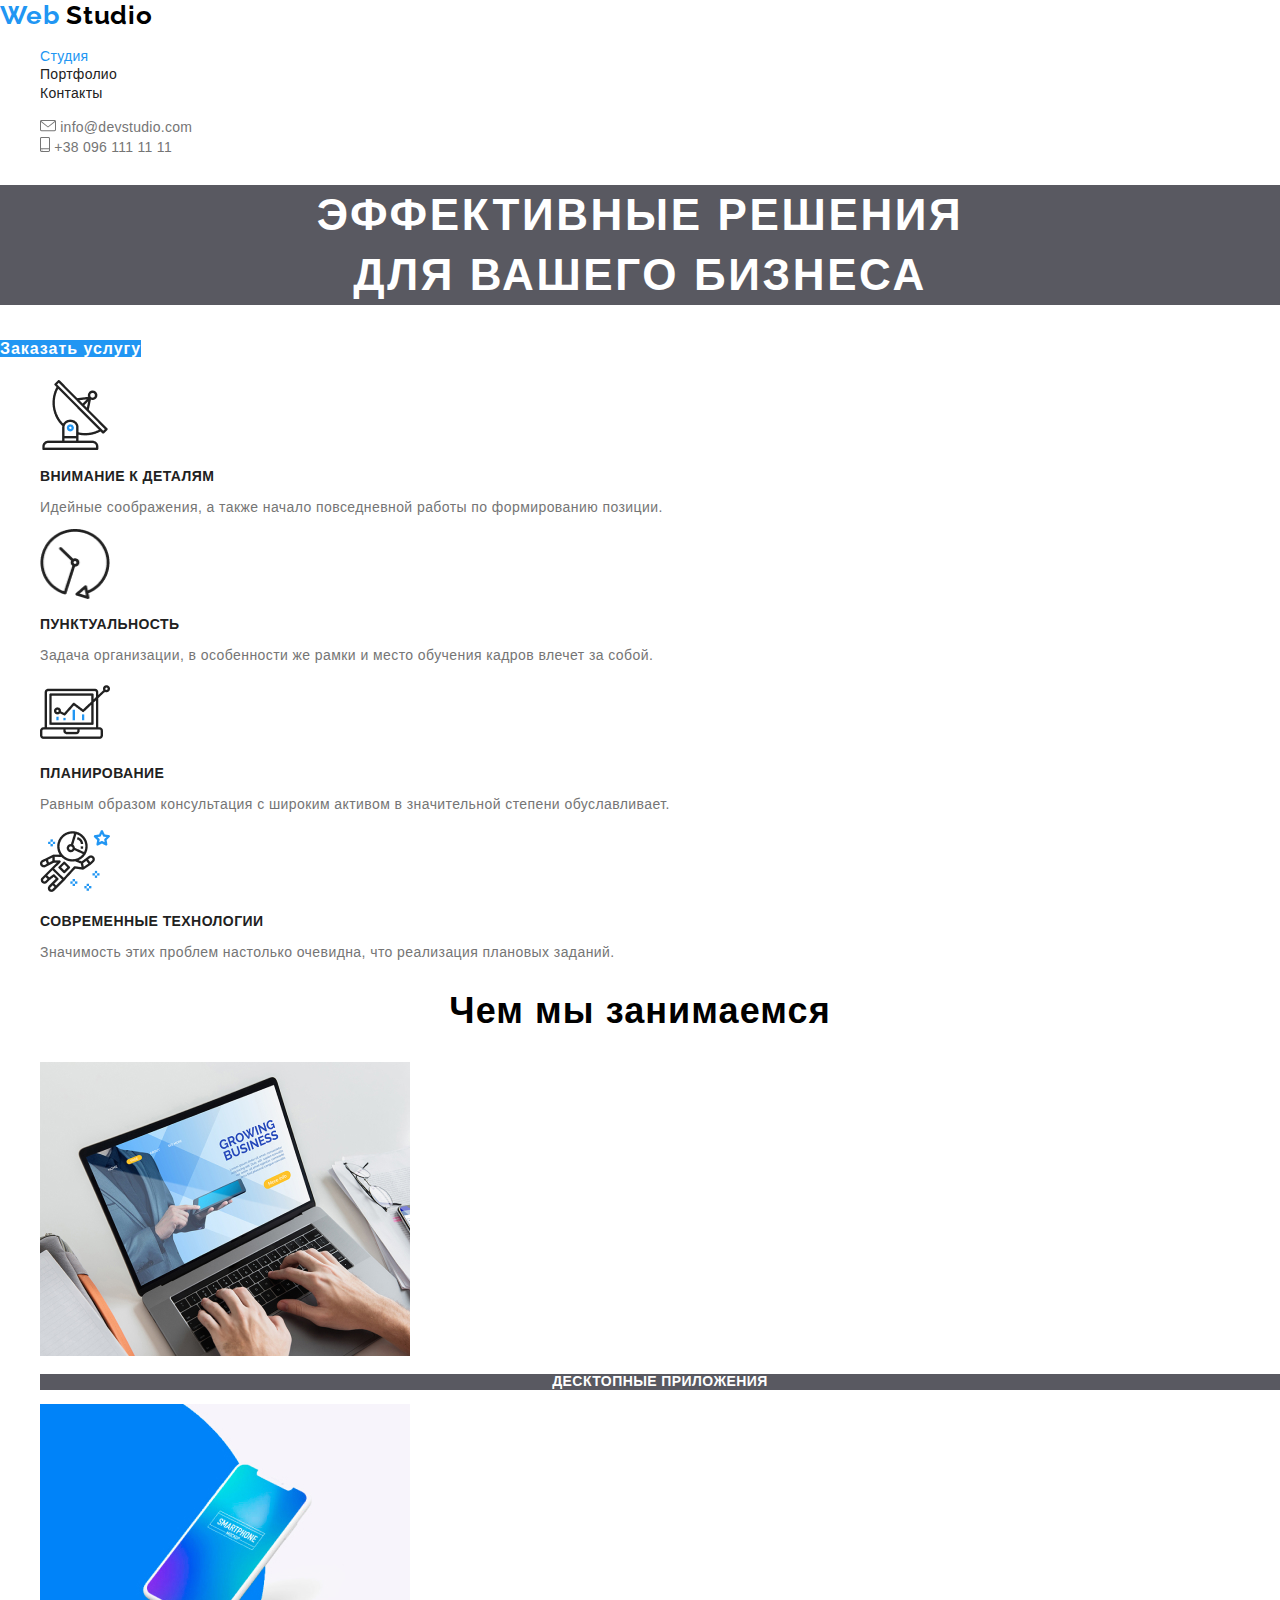
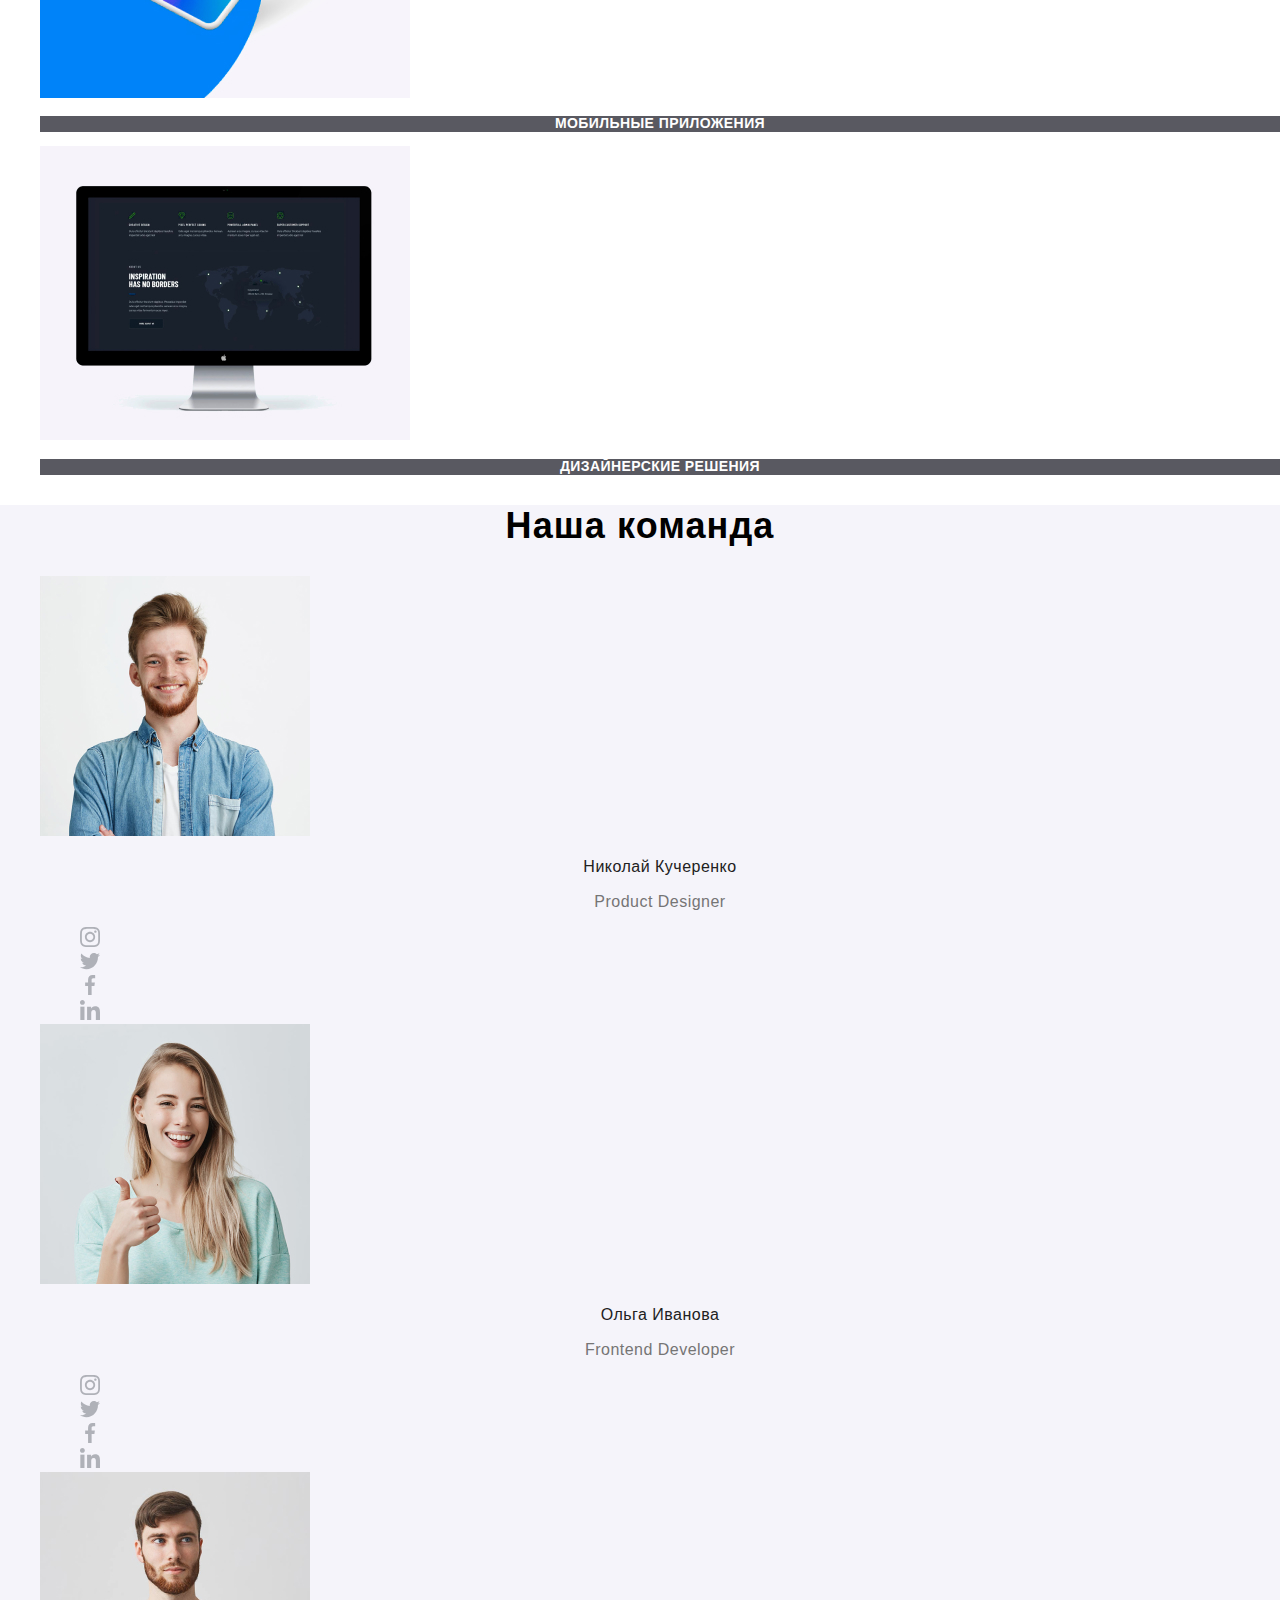
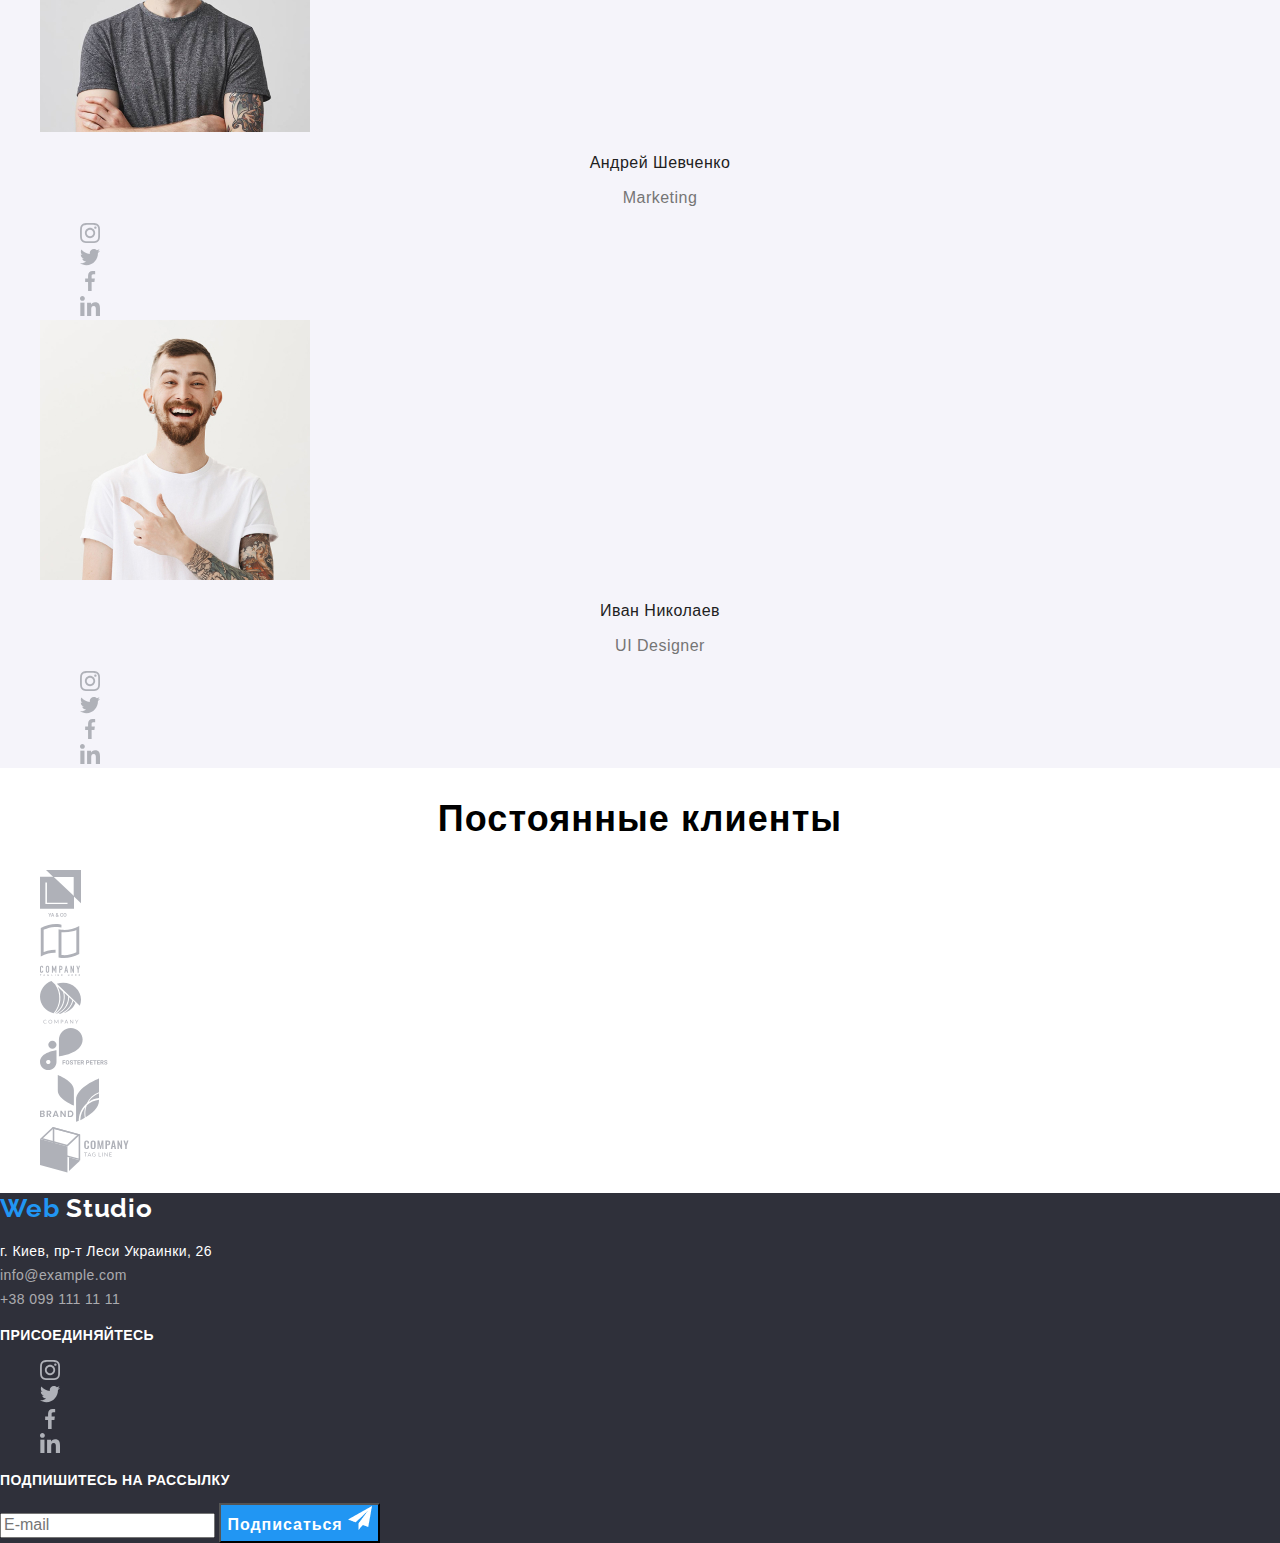
==== index.html @ 48159adb "init commit" ====
<!DOCTYPE html>
<html lang="ru">
  <head>
    <meta charset="UTF-8" />
    <meta name="viewport" content="width=device-width, initial-scale=1.0" />
    <title>Веб-студия</title>
    <link
      href="https://fonts.googleapis.com/css2?family=Raleway:wght@700&family=Roboto:wght@400;700;900&display=swap"
      rel="stylesheet"
    />
    <link rel="stylesheet" href="./css/normalize.css" />
    <link rel="stylesheet" href="./css/styles.css" />
  </head>
  <body>
    <!-- ANCHOR Шапка сайта -->
    <header class="page-header">
      <div class="container">
        <nav class="nav">
          <a class="logo" href="./index.html" lang="en"
            ><span class="begin">Web</span><span class="end"> Studio</span></a
          >
          <ul class="site list">
            <li><a class="link current" href="./index.html">Студия</a></li>
            <li><a class="link" href="./portfolio.html">Портфолио</a></li>
            <li><a class="link" href="#">Контакты</a></li>
          </ul>
        </nav>
        <ul class="list">
          <li>
            <address>
              <a class="contacts" href="mailto:info@devstudio.com">
                <img src="./images/nav/envelope.svg" alt="Почта" />
                info@devstudio.com
              </a>
            </address>
          </li>
          <li>
            <address>
              <a class="contacts" href="tel:+380961111111">
                <img src="./images/nav/smartphone.svg" alt="Телефон" />
                +38 096 111 11 11
              </a>
            </address>
          </li>
        </ul>
      </div>
    </header>

    <main>
      <!-- ANCHOR Герой -->
      <section class="hero">
        <h1 class="hero-title">
          Эффективные решения<br />
          для вашего бизнеса
        </h1>
        <a class="btn" href="#">Заказать услугу</a>
      </section>

      <!-- ANCHOR Особенности -->
      <section class="feature">
        <h2 hidden>Особеннности</h2>
        <ul class="list">
          <li>
            <img
              src="./images/features/antenna.png"
              alt="Антена"
              width="70"
              height="70"
            />
            <h3 class="title">Внимание к деталям</h3>
            <p class="desc">
              Идейные соображения, а также начало повседневной работы по
              формированию позиции.
            </p>
          </li>
          <li>
            <img
              src="./images/features/vector.png"
              alt="Вектор времени"
              width="70"
              height="70"
            />
            <h3 class="title">Пунктуальность</h3>
            <p class="desc">
              Задача организации, в особенности же рамки и место обучения кадров
              влечет за собой.
            </p>
          </li>
          <li>
            <img
              src="./images/features/diagram.png"
              alt="Диаграмма"
              width="70"
              height="70"
            />
            <h3 class="title">Планирование</h3>
            <p class="desc">
              Равным образом консультация с широким активом в значительной
              степени обуславливает.
            </p>
          </li>
          <li>
            <img
              src="./images/features/astronaut.png"
              alt="Астронавт"
              width="70"
              height="70"
            />
            <h3 class="title">Современные технологии</h3>
            <p class="desc">
              Значимость этих проблем настолько очевидна, что реализация
              плановых заданий.
            </p>
          </li>
        </ul>
      </section>

      <!-- ANCHOR Чем мы занимаемся -->
      <section class="what-we-do">
        <h2 class="title">Чем мы занимаемся</h2>
        <ul class="list">
          <li>
            <a href="#">
              <img
                src="./images/projects/desctop.jpg"
                alt="Человек работающий за портативным компьютером"
              />
              <h3 class="caption">Десктопные приложения</h3>
            </a>
          </li>
          <li>
            <a href="#">
              <img src="./images/projects/mobile.jpg" alt="Смартфон" />
              <h3 class="caption">Мобильные приложения</h3>
            </a>
          </li>
          <li>
            <a href="#">
              <img
                src="./images/projects/design.jpg"
                alt="Монитор с изображением макета"
              />
              <h3 class="caption">Дизайнерские решения</h3>
            </a>
          </li>
        </ul>
      </section>

      <!-- ANCHOR Наша команда -->
      <section class="our-team">
        <h2 class="title">Наша команда</h2>
        <ul class="list">
          <li>
            <img
              src="./images/team/kucherenko.jpg"
              alt="Фото участника команды"
              width="270"
              height="260"
            />
            <p class="name">Николай Кучеренко</p>
            <p class="occupation" lang="en">Product Designer</p>
            <ul class="list">
              <li>
                <a href="#">
                  <img
                    class="network-icon"
                    src="./images/temp-icons/instagram.svg"
                    alt="Иконка инстаграм"
                  />
                </a>
              </li>
              <li>
                <a href="#">
                  <img
                    class="network-icon"
                    src="./images/temp-icons/twitter.svg"
                    alt="Иконка твиттер"
                  />
                </a>
              </li>
              <li>
                <a href="#">
                  <img
                    class="network-icon"
                    src="./images/temp-icons/facebook.svg"
                    alt="Иконка фейсбук"
                  />
                </a>
              </li>
              <li>
                <a href="#">
                  <img
                    class="network-icon"
                    src="./images/temp-icons/linkedin.svg"
                    alt="Иконка линкедин"
                  />
                </a>
              </li>
            </ul>
          </li>
          <li>
            <img
              src="./images/team/ivanova.jpg"
              alt="Фото участника команды"
              width="270"
              height="260"
            />
            <p class="name">Ольга Иванова</p>
            <p class="occupation" lang="en">Frontend Developer</p>
            <ul class="list">
              <li>
                <a href="#">
                  <img
                    class="network-icon"
                    src="./images/temp-icons/instagram.svg"
                    alt="Иконка инстаграм"
                  />
                </a>
              </li>
              <li>
                <a href="#">
                  <img
                    class="network-icon"
                    src="./images/temp-icons/twitter.svg"
                    alt="Иконка твиттер"
                  />
                </a>
              </li>
              <li>
                <a href="#">
                  <img
                    class="network-icon"
                    src="./images/temp-icons/facebook.svg"
                    alt="Иконка фейсбук"
                  />
                </a>
              </li>
              <li>
                <a href="#">
                  <img
                    class="network-icon"
                    src="./images/temp-icons/linkedin.svg"
                    alt="Иконка линкедин"
                  />
                </a>
              </li>
            </ul>
          </li>
          <li>
            <img
              src="./images/team/shevchenko.jpg"
              alt="Фото участника команды"
              width="270"
              height="260"
            />
            <p class="name">Андрей Шевченко</p>
            <p class="occupation" lang="en">Marketing</p>
            <ul class="list">
              <li>
                <a href="#">
                  <img
                    class="network-icon"
                    src="./images/temp-icons/instagram.svg"
                    alt="Иконка инстаграм"
                  />
                </a>
              </li>
              <li>
                <a href="#">
                  <img
                    class="network-icon"
                    src="./images/temp-icons/twitter.svg"
                    alt="Иконка твиттер"
                  />
                </a>
              </li>
              <li>
                <a href="#">
                  <img
                    class="network-icon"
                    src="./images/temp-icons/facebook.svg"
                    alt="Иконка фейсбук"
                  />
                </a>
              </li>
              <li>
                <a href="#">
                  <img
                    class="network-icon"
                    src="./images/temp-icons/linkedin.svg"
                    alt="Иконка линкедин"
                  />
                </a>
              </li>
            </ul>
          </li>
          <li>
            <img
              src="./images/team/nikolaev.jpg"
              alt="Фото участника команды"
              width="270"
              height="260"
            />
            <p class="name">Иван Николаев</p>
            <p class="occupation" lang="en">UI Designer</p>
            <ul class="list">
              <li>
                <a href="#">
                  <img
                    class="network-icon"
                    src="./images/temp-icons/instagram.svg"
                    alt="Иконка инстаграм"
                  />
                </a>
              </li>
              <li>
                <a href="#">
                  <img
                    class="network-icon"
                    src="./images/temp-icons/twitter.svg"
                    alt="Иконка твиттер"
                  />
                </a>
              </li>
              <li>
                <a href="#">
                  <img
                    class="network-icon"
                    src="./images/temp-icons/facebook.svg"
                    alt="Иконка фейсбук"
                  />
                </a>
              </li>
              <li>
                <a href="#">
                  <img
                    class="network-icon"
                    src="./images/temp-icons/linkedin.svg"
                    alt="Иконка линкедин"
                  />
                </a>
              </li>
            </ul>
          </li>
        </ul>
      </section>

      <!-- ANCHOR Постоянные клиенты -->
      <section class="customers">
        <h2 class="title">Постоянные клиенты</h2>
        <ul class="list">
          <li>
            <a href="#">
              <img
                src="./images/clients-logos/logo1.svg"
                alt="Лого клиента 1"
              />
            </a>
          </li>
          <li>
            <a href="#">
              <img
                src="./images/clients-logos/logo2.svg"
                alt="Лого клиента 2"
              />
            </a>
          </li>
          <li>
            <a href="#">
              <img
                src="./images/clients-logos/logo3.svg"
                alt="Лого клиента 3"
              />
            </a>
          </li>
          <li>
            <a href="#">
              <img
                src="./images/clients-logos/logo4.svg"
                alt="Лого клиента 4"
              />
            </a>
          </li>
          <li>
            <a href="#">
              <img
                src="./images/clients-logos/logo5.svg"
                alt="Лого клиента 5"
              />
            </a>
          </li>
          <li>
            <a href="#">
              <img
                src="./images/clients-logos/logo6.svg"
                alt="Лого клиента 6"
              />
            </a>
          </li>
        </ul>
      </section>
    </main>

    <!-- ANCHOR Футер -->
    <footer>
      <div>
        <a class="logo" href="./index.html" lang="en">
          <span class="begin">Web</span>
          <span class="end-light"> Studio</span>
        </a>
        <address>
          <p>
            <a
              class="address"
              href="https://www.google.com/maps/place/%D0%B1%D1%83%D0%BB.+%D0%9B%D0%B5%D1%81%D0%B8+%D0%A3%D0%BA%D1%80%D0%B0%D0%B8%D0%BD%D0%BA%D0%B8,+26,+%D0%9A%D0%B8%D0%B5%D0%B2,+02000/@50.4265807,30.5361971,17z/data=!3m1!4b1!4m5!3m4!1s0x40d4cf0e033ecbe9:0x57a4dffefec77da0!8m2!3d50.4265807!4d30.5383858"
            >
              г. Киев, пр-т Леси Украинки, 26 </a
            ><br />
            <a class="e-mail" href="mailto:info@devstudio.com"
              >info@example.com </a
            ><br />
            <a class="phone" href="tel:+380961111111">+38 099 111 11 11</a>
          </p>
        </address>
      </div>
      <div>
        <p class="connect">присоединяйтесь</p>
        <ul class="list">
          <li>
            <a href="#">
              <img
                class="network-icon"
                src="./images/temp-icons/instagram.svg"
                alt="Иконка инстаграм"
              />
            </a>
          </li>
          <li>
            <a href="#">
              <img
                class="network-icon"
                src="./images/temp-icons/twitter.svg"
                alt="Иконка твиттер"
              />
            </a>
          </li>
          <li>
            <a href="#">
              <img
                class="network-icon"
                src="./images/temp-icons/facebook.svg"
                alt="Иконка фейсбук"
              />
            </a>
          </li>
          <li>
            <a href="#">
              <img
                class="network-icon"
                src="./images/temp-icons/linkedin.svg"
                alt="Иконка линкедин"
              />
            </a>
          </li>
        </ul>
      </div>
      <div>
        <p class="describe">Подпишитесь на рассылку</p>
        <form action="#">
          <input type="email" name="email" placeholder="E-mail" />
          <button class="btn">
            Подписаться
            <img
              src="./images/buttons/icon-send.png"
              alt=""
              width="24"
              height="24"
            />
          </button>
        </form>
      </div>
    </footer>
  </body>
</html>
---- css/styles.css ----
:root {
  --primary-text-color: #212121;
  --accent-color: #2196f3;
  --contacts-color: #757575;
  --btn-text-color: #ffffff;

  --hero-bg: rgba(47, 48, 58, 0.8);
  /* --feature-item-bg: #f5f4fa; */
  --caption-bg: rgba(47, 48, 58, 0.8);
  --our-team-bg: #f5f4fa;

  --footer-bg: #2f303a;
  --footer-contacts-color: rgba(255, 255, 255, 0.6);

  /* Portfolio page*/
  --btn-bg: #f5f4fa;
  --item-desc-bg: rgba(33, 150, 243, 0.9);

  /* fonts */
  --font-logo: 'Raleway', sans-serif;
  --font-main: -apple-system, BlinkMacSystemFont, avenir next, avenir,
    helvetica neue, helvetica, Ubuntu, roboto, noto, segoe ui, arial, sans-serif;
}

body {
  background-color: #ffffff;

  font-family: var(--font-main);
}

address {
  font-style: normal;
}

.list {
  list-style: none;
}

/* ANCHOR Шапка сайта */
.logo {
  font-family: var(--font-logo);
  font-weight: 700;
  font-size: 26px;
  line-height: 1.19;
  letter-spacing: 0.03em;
}

.logo .begin {
  color: var(--accent-color);
}
.logo .end {
  color: #000000;
}

.logo .end-light {
  color: #ffffff;
}

.link,
.contacts {
  color: var(--primary-text-color);

  font-weight: 500;
  font-size: 14px;
  line-height: 1.14;
  letter-spacing: 0.02em;
}

.nav .link:hover,
.nav .link:focus,
.nav .link.current,
.contacts:hover,
.contacts:focus {
  color: var(--accent-color);
}

.contacts {
  color: var(--contacts-color);
}

/* ANCHOR Герой */
.hero-title {
  color: #ffffff;
  background-color: var(--hero-bg);

  font-weight: 900;
  font-size: 44px;
  line-height: 1.36;
  text-align: center;
  letter-spacing: 0.06em;
  text-transform: uppercase;
}

.btn {
  color: var(--btn-text-color);
  background-color: var(--accent-color);

  font-weight: 700;
  font-size: 16px;
  line-height: 1.87;

  /* FIXME */
  /* display: flex; */
  /* align-items: center;
  text-align: center; */
  letter-spacing: 0.06em;
}

/* ANCHOR Особенности */
.feature .title {
  color: var(--primary-text-color);

  font-weight: 700;
  font-size: 14px;
  line-height: 1.14;
  letter-spacing: 0.03em;
  text-transform: uppercase;
}

.feature .desc {
  color: var(--contacts-color);

  font-size: 14px;
  line-height: 1.71x;
  letter-spacing: 0.03em;
}

/* ANCHOR Чем мы занимаемся */
.what-we-do .caption {
  color: #ffffff;
  background-color: var(--caption-bg);
}

.what-we-do > .title,
.our-team > .title,
.customers > .title {
  font-weight: 700;
  font-size: 36px;
  line-height: 1.16;
  text-align: center;
  letter-spacing: 0.03em;
}

.caption {
  font-weight: 700;
  font-size: 14px;
  line-height: 1.14;
  text-align: center;
  letter-spacing: 0.03em;
  text-transform: uppercase;
}

/* ANCHOR Наша команда */ /* и часть Портфолио Все */
.our-team {
  background-color: var(--our-team-bg);
}

.name,
.list-all .project-name {
  color: var(--primary-text-color);
}

.name {
  font-weight: 500;
  font-size: 16px;
  line-height: 1.19;
  text-align: center;
  letter-spacing: 0.03em;
}

.list-all .project-name {
  font-weight: 700;
  font-size: 18px;
  line-height: 2;
  letter-spacing: 0.06em;
}

.occupation,
.list-all .project-type {
  color: var(--contacts-color);

  font-size: 16px;
  line-height: 1.19;
  letter-spacing: 0.03em;
}

.occupation {
  text-align: center;
}

.list-all .project-type {
  line-height: 1.88;
}

.network-icon:hover {
  background-color: var(--accent-color);
}

/* ANCHOR Футер */
footer {
  background-color: var(--footer-bg);
}

footer .address,
.connect,
.describe {
  color: #ffffff;
}

footer .e-mail,
footer .phone {
  color: var(--footer-contacts-color);
}

footer .address,
footer .e-mail,
footer .phone {
  font-size: 14px;
  line-height: 1.71;
  letter-spacing: 0.03em;
}

.connect,
.describe {
  font-weight: 700;
  font-size: 14px;
  line-height: 1.14;
  letter-spacing: 0.03em;
  text-transform: uppercase;
}

/* ANCHOR Portfolio page */
.filter-btn {
  background-color: var(--btn-bg);
}

.filter-nav .filter-btn:hover,
.filter-nav .filter-btn:active,
.filter-btn.current {
  color: var(--btn-text-color);
  background-color: var(--accent-color);
}

.list-all .desc {
  color: var(--btn-text-color);
  background-color: var(--item-desc-bg);
}

/* FIXME */
a {
  text-decoration: none;
}
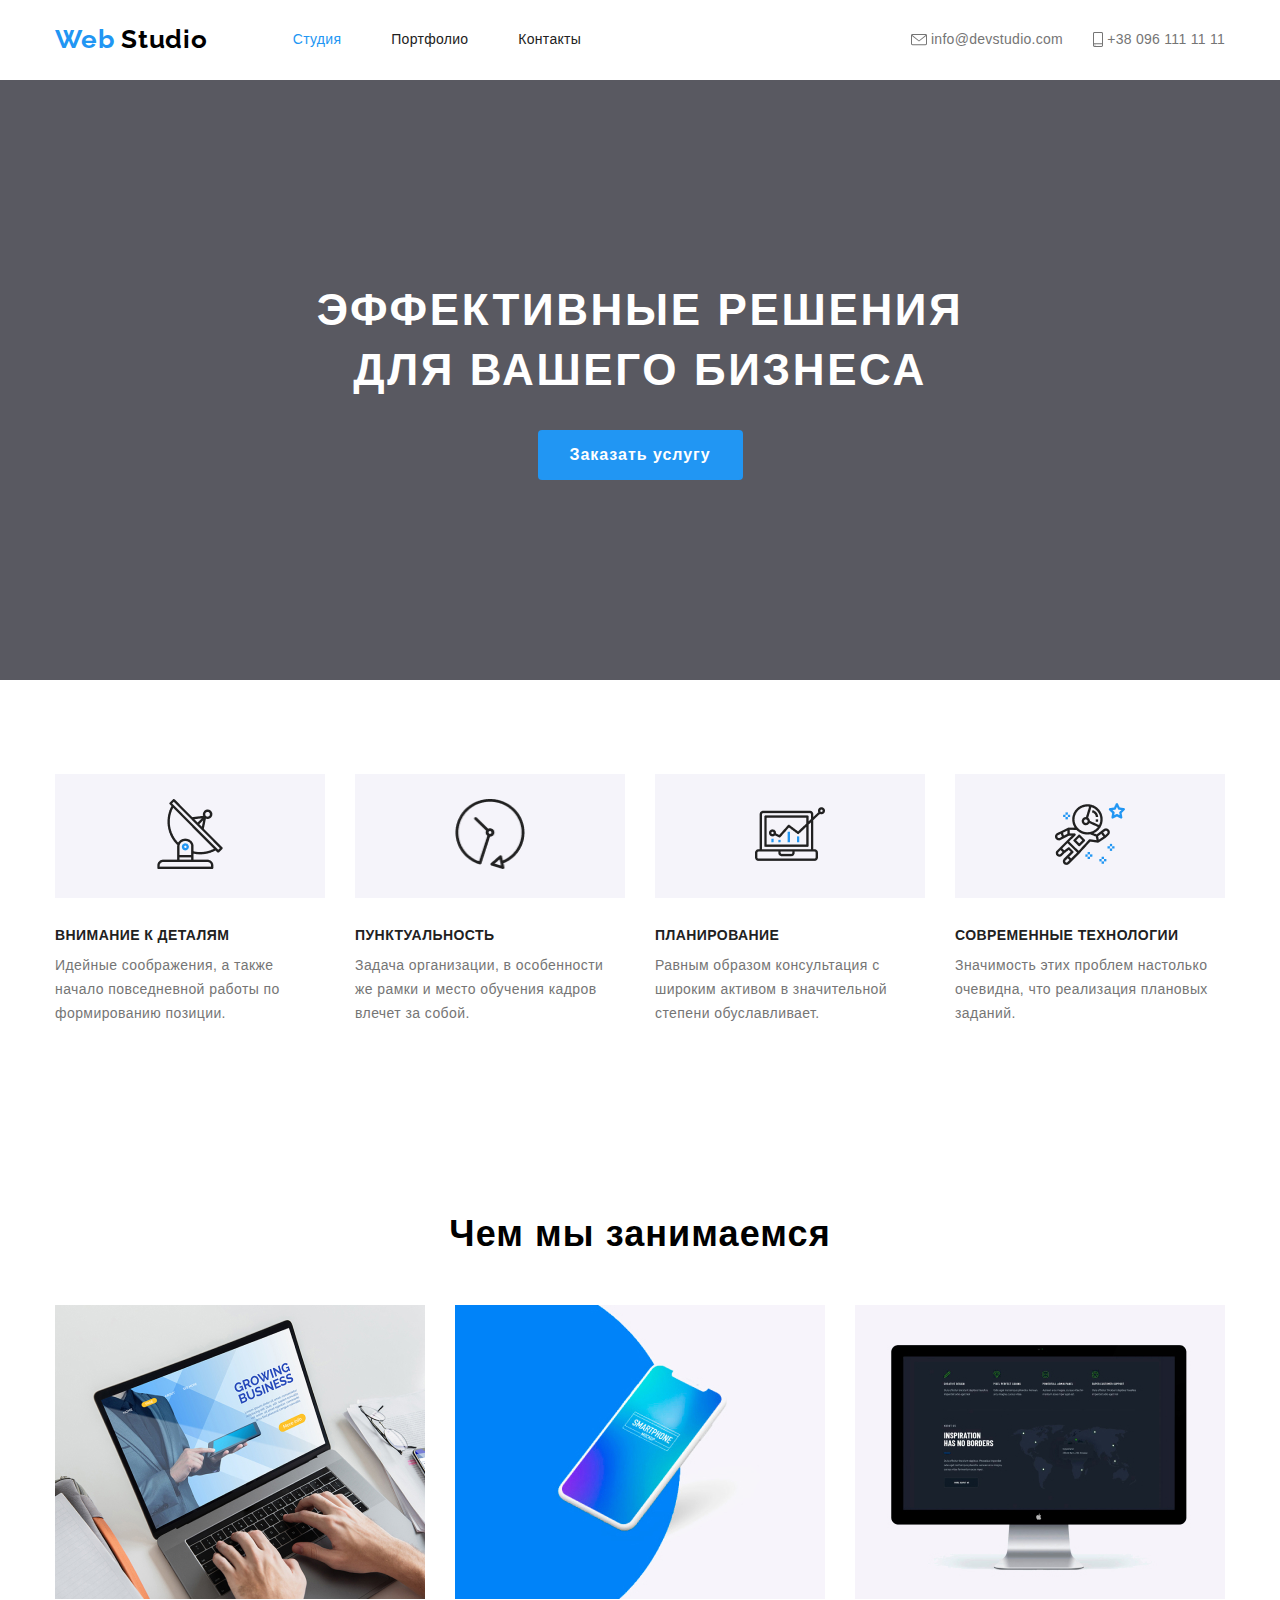
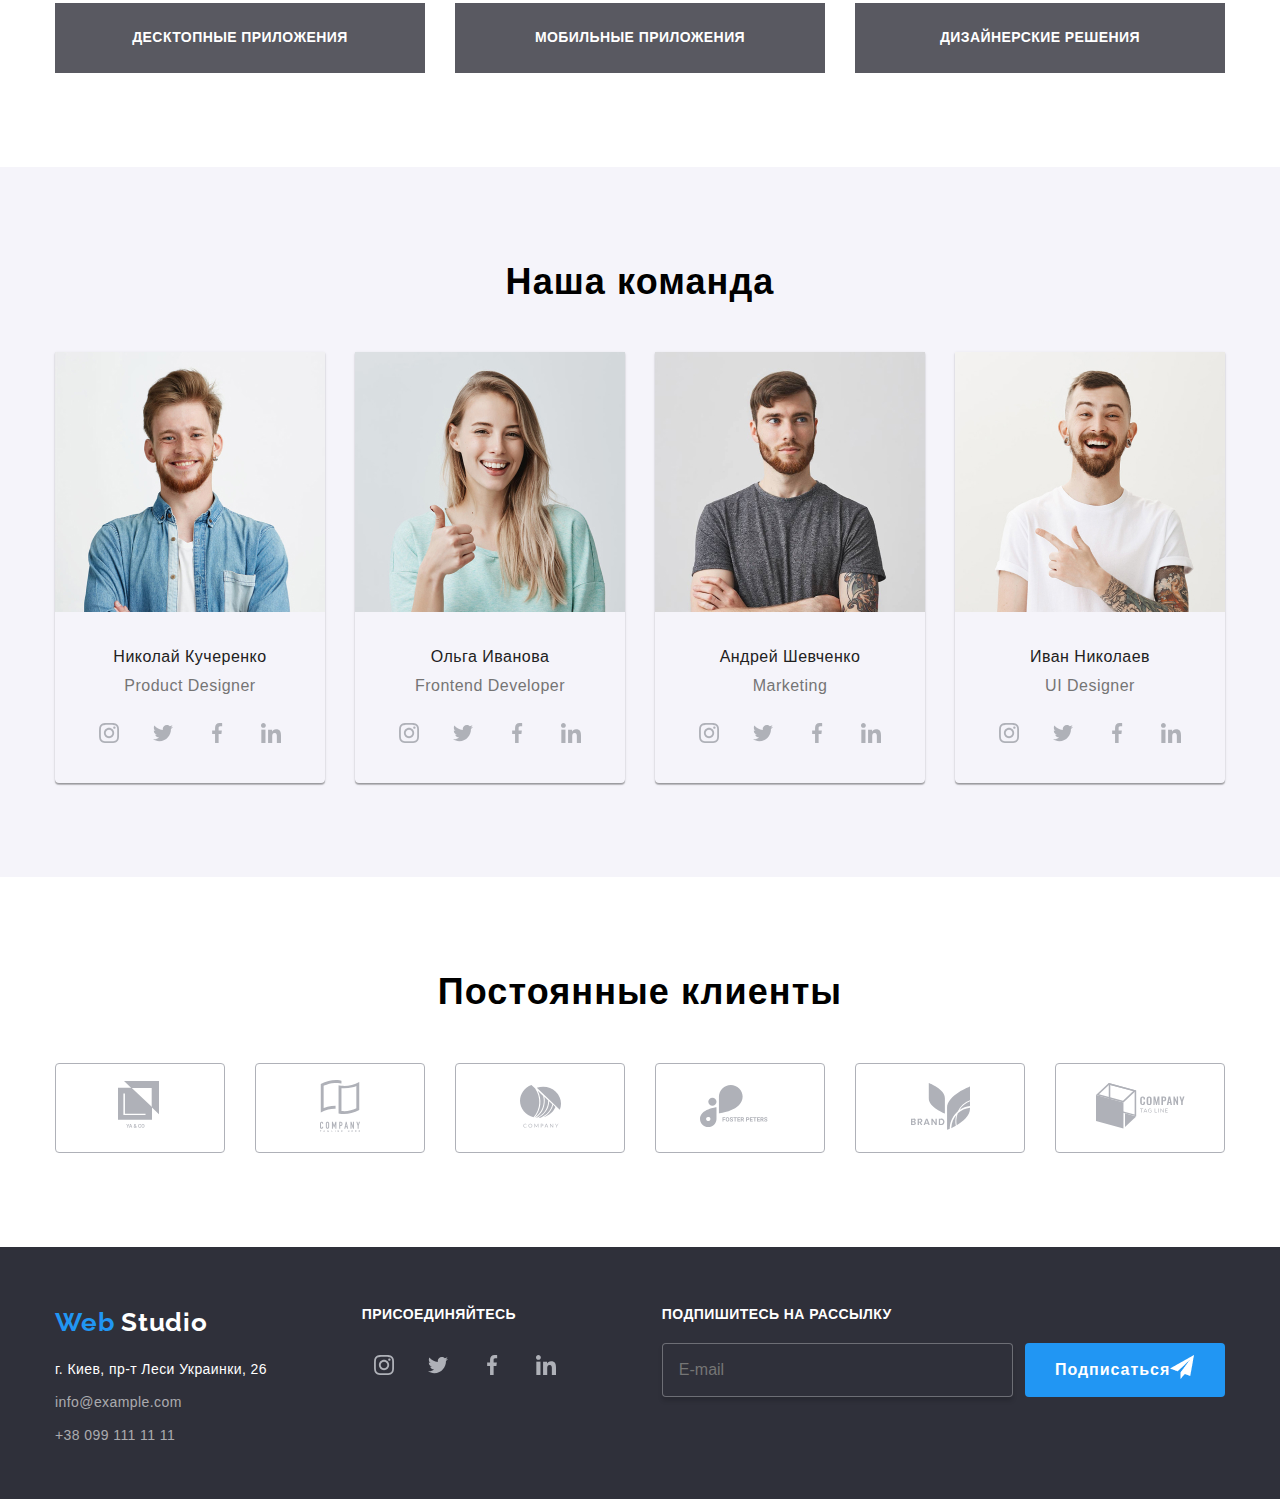
==== commit 2746b2f8: "positions and gaps" ====
--- a/index.html
+++ b/index.html
@@ -8,7 +8,11 @@
       href="https://fonts.googleapis.com/css2?family=Raleway:wght@700&family=Roboto:wght@400;700;900&display=swap"
       rel="stylesheet"
     />
-    <link rel="stylesheet" href="./css/normalize.css" />
+    <link
+      rel="stylesheet"
+      href="https://cdnjs.cloudflare.com/ajax/libs/modern-normalize/0.7.0/modern-normalize.min.css"
+    />
+    <!-- <link rel="stylesheet" href="./css/normalize.css" /> -->
     <link rel="stylesheet" href="./css/styles.css" />
   </head>
   <body>
@@ -20,92 +24,123 @@
             ><span class="begin">Web</span><span class="end"> Studio</span></a
           >
           <ul class="site list">
-            <li><a class="link current" href="./index.html">Студия</a></li>
-            <li><a class="link" href="./portfolio.html">Портфолио</a></li>
-            <li><a class="link" href="#">Контакты</a></li>
+            <li class="item">
+              <a class="link current" href="./index.html">Студия</a>
+            </li>
+            <li class="item">
+              <a class="link" href="./portfolio.html">Портфолио</a>
+            </li>
+            <li class="item"><a class="link" href="#">Контакты</a></li>
           </ul>
         </nav>
-        <ul class="list">
-          <li>
-            <address>
-              <a class="contacts" href="mailto:info@devstudio.com">
-                <img src="./images/nav/envelope.svg" alt="Почта" />
-                info@devstudio.com
-              </a>
-            </address>
-          </li>
-          <li>
-            <address>
-              <a class="contacts" href="tel:+380961111111">
-                <img src="./images/nav/smartphone.svg" alt="Телефон" />
-                +38 096 111 11 11
-              </a>
-            </address>
-          </li>
-        </ul>
+        <div class="contacts-list">
+          <ul class="list">
+            <li class="address-item">
+              <address>
+                <a class="link contacts" href="mailto:info@devstudio.com">
+                  <img
+                    class="address-icon"
+                    src="./images/nav/envelope.svg"
+                    alt="Почта"
+                  />
+                  info@devstudio.com
+                </a>
+              </address>
+            </li>
+            <li class="address-item">
+              <address>
+                <a class="link contacts" href="tel:+380961111111">
+                  <img
+                    class="address-icon"
+                    src="./images/nav/smartphone.svg"
+                    alt="Телефон"
+                  />
+                  +38 096 111 11 11
+                </a>
+              </address>
+            </li>
+          </ul>
+        </div>
       </div>
     </header>
 
     <main>
       <!-- ANCHOR Герой -->
       <section class="hero">
-        <h1 class="hero-title">
-          Эффективные решения<br />
-          для вашего бизнеса
-        </h1>
-        <a class="btn" href="#">Заказать услугу</a>
+        <div>
+          <h1 class="hero-title">
+            Эффективные решения<br />
+            для вашего бизнеса
+          </h1>
+
+          <div class="btn-order">
+            <a class="btn" href="#">Заказать услугу</a>
+          </div>
+        </div>
       </section>
 
       <!-- ANCHOR Особенности -->
       <section class="feature">
         <h2 hidden>Особеннности</h2>
         <ul class="list">
-          <li>
-            <img
-              src="./images/features/antenna.png"
-              alt="Антена"
-              width="70"
-              height="70"
-            />
+          <li class="item">
+            <div class="container-icon">
+              <img
+                src="./images/features/antenna.png"
+                alt="Антена"
+                width="70"
+                height="70"
+              />
+            </div>
+
             <h3 class="title">Внимание к деталям</h3>
             <p class="desc">
               Идейные соображения, а также начало повседневной работы по
               формированию позиции.
             </p>
           </li>
-          <li>
-            <img
-              src="./images/features/vector.png"
-              alt="Вектор времени"
-              width="70"
-              height="70"
-            />
+          <li class="item">
+            <div class="container-icon">
+              <img
+                src="./images/features/vector.png"
+                alt="Вектор времени"
+                width="70"
+                height="70"
+              />
+            </div>
+
             <h3 class="title">Пунктуальность</h3>
             <p class="desc">
               Задача организации, в особенности же рамки и место обучения кадров
               влечет за собой.
             </p>
           </li>
-          <li>
-            <img
-              src="./images/features/diagram.png"
-              alt="Диаграмма"
-              width="70"
-              height="70"
-            />
+          <li class="item">
+            <div class="container-icon">
+              <img
+                src="./images/features/diagram.png"
+                alt="Диаграмма"
+                width="70"
+                height="70"
+              />
+            </div>
+
             <h3 class="title">Планирование</h3>
             <p class="desc">
               Равным образом консультация с широким активом в значительной
               степени обуславливает.
             </p>
           </li>
-          <li>
-            <img
-              src="./images/features/astronaut.png"
-              alt="Астронавт"
-              width="70"
-              height="70"
-            />
+          <li class="item">
+            <div class="container-icon">
+              <img
+                src="./images/features/astronaut.png"
+                alt="Астронавт"
+                width="70"
+                height="70"
+              />
+            </div>
+
             <h3 class="title">Современные технологии</h3>
             <p class="desc">
               Значимость этих проблем настолько очевидна, что реализация
@@ -119,8 +154,8 @@
       <section class="what-we-do">
         <h2 class="title">Чем мы занимаемся</h2>
         <ul class="list">
-          <li>
-            <a href="#">
+          <li class="item">
+            <a class="link" href="#">
               <img
                 src="./images/projects/desctop.jpg"
                 alt="Человек работающий за портативным компьютером"
@@ -128,14 +163,14 @@
               <h3 class="caption">Десктопные приложения</h3>
             </a>
           </li>
-          <li>
-            <a href="#">
+          <li class="item">
+            <a class="link" href="#">
               <img src="./images/projects/mobile.jpg" alt="Смартфон" />
               <h3 class="caption">Мобильные приложения</h3>
             </a>
           </li>
-          <li>
-            <a href="#">
+          <li class="item">
+            <a class="link" href="#">
               <img
                 src="./images/projects/design.jpg"
                 alt="Монитор с изображением макета"
@@ -148,249 +183,255 @@
 
       <!-- ANCHOR Наша команда -->
       <section class="our-team">
-        <h2 class="title">Наша команда</h2>
-        <ul class="list">
-          <li>
-            <img
-              src="./images/team/kucherenko.jpg"
-              alt="Фото участника команды"
-              width="270"
-              height="260"
-            />
-            <p class="name">Николай Кучеренко</p>
-            <p class="occupation" lang="en">Product Designer</p>
-            <ul class="list">
-              <li>
-                <a href="#">
-                  <img
-                    class="network-icon"
-                    src="./images/temp-icons/instagram.svg"
-                    alt="Иконка инстаграм"
-                  />
-                </a>
-              </li>
-              <li>
-                <a href="#">
-                  <img
-                    class="network-icon"
-                    src="./images/temp-icons/twitter.svg"
-                    alt="Иконка твиттер"
-                  />
-                </a>
-              </li>
-              <li>
-                <a href="#">
-                  <img
-                    class="network-icon"
-                    src="./images/temp-icons/facebook.svg"
-                    alt="Иконка фейсбук"
-                  />
-                </a>
-              </li>
-              <li>
-                <a href="#">
-                  <img
-                    class="network-icon"
-                    src="./images/temp-icons/linkedin.svg"
-                    alt="Иконка линкедин"
-                  />
-                </a>
-              </li>
-            </ul>
-          </li>
-          <li>
-            <img
-              src="./images/team/ivanova.jpg"
-              alt="Фото участника команды"
-              width="270"
-              height="260"
-            />
-            <p class="name">Ольга Иванова</p>
-            <p class="occupation" lang="en">Frontend Developer</p>
-            <ul class="list">
-              <li>
-                <a href="#">
-                  <img
-                    class="network-icon"
-                    src="./images/temp-icons/instagram.svg"
-                    alt="Иконка инстаграм"
-                  />
-                </a>
-              </li>
-              <li>
-                <a href="#">
-                  <img
-                    class="network-icon"
-                    src="./images/temp-icons/twitter.svg"
-                    alt="Иконка твиттер"
-                  />
-                </a>
-              </li>
-              <li>
-                <a href="#">
-                  <img
-                    class="network-icon"
-                    src="./images/temp-icons/facebook.svg"
-                    alt="Иконка фейсбук"
-                  />
-                </a>
-              </li>
-              <li>
-                <a href="#">
-                  <img
-                    class="network-icon"
-                    src="./images/temp-icons/linkedin.svg"
-                    alt="Иконка линкедин"
-                  />
-                </a>
-              </li>
-            </ul>
-          </li>
-          <li>
-            <img
-              src="./images/team/shevchenko.jpg"
-              alt="Фото участника команды"
-              width="270"
-              height="260"
-            />
-            <p class="name">Андрей Шевченко</p>
-            <p class="occupation" lang="en">Marketing</p>
-            <ul class="list">
-              <li>
-                <a href="#">
-                  <img
-                    class="network-icon"
-                    src="./images/temp-icons/instagram.svg"
-                    alt="Иконка инстаграм"
-                  />
-                </a>
-              </li>
-              <li>
-                <a href="#">
-                  <img
-                    class="network-icon"
-                    src="./images/temp-icons/twitter.svg"
-                    alt="Иконка твиттер"
-                  />
-                </a>
-              </li>
-              <li>
-                <a href="#">
-                  <img
-                    class="network-icon"
-                    src="./images/temp-icons/facebook.svg"
-                    alt="Иконка фейсбук"
-                  />
-                </a>
-              </li>
-              <li>
-                <a href="#">
-                  <img
-                    class="network-icon"
-                    src="./images/temp-icons/linkedin.svg"
-                    alt="Иконка линкедин"
-                  />
-                </a>
-              </li>
-            </ul>
-          </li>
-          <li>
-            <img
-              src="./images/team/nikolaev.jpg"
-              alt="Фото участника команды"
-              width="270"
-              height="260"
-            />
-            <p class="name">Иван Николаев</p>
-            <p class="occupation" lang="en">UI Designer</p>
-            <ul class="list">
-              <li>
-                <a href="#">
-                  <img
-                    class="network-icon"
-                    src="./images/temp-icons/instagram.svg"
-                    alt="Иконка инстаграм"
-                  />
-                </a>
-              </li>
-              <li>
-                <a href="#">
-                  <img
-                    class="network-icon"
-                    src="./images/temp-icons/twitter.svg"
-                    alt="Иконка твиттер"
-                  />
-                </a>
-              </li>
-              <li>
-                <a href="#">
-                  <img
-                    class="network-icon"
-                    src="./images/temp-icons/facebook.svg"
-                    alt="Иконка фейсбук"
-                  />
-                </a>
-              </li>
-              <li>
-                <a href="#">
-                  <img
-                    class="network-icon"
-                    src="./images/temp-icons/linkedin.svg"
-                    alt="Иконка линкедин"
-                  />
-                </a>
-              </li>
-            </ul>
-          </li>
-        </ul>
+        <div class="container">
+          <h2 class="title">Наша команда</h2>
+          <ul class="list">
+            <li class="item-member">
+              <img
+                class="photo"
+                src="./images/team/kucherenko.jpg"
+                alt="Фото участника команды"
+                width="270"
+                height="260"
+              />
+              <p class="name">Николай Кучеренко</p>
+              <p class="occupation" lang="en">Product Designer</p>
+              <ul class="networks list">
+                <li class="item">
+                  <a href="#">
+                    <img
+                      class="network-icon"
+                      src="./images/temp-icons/instagram.svg"
+                      alt="Иконка инстаграм"
+                    />
+                  </a>
+                </li>
+                <li class="item">
+                  <a href="#">
+                    <img
+                      class="network-icon"
+                      src="./images/temp-icons/twitter.svg"
+                      alt="Иконка твиттер"
+                    />
+                  </a>
+                </li>
+                <li class="item">
+                  <a href="#">
+                    <img
+                      class="network-icon"
+                      src="./images/temp-icons/facebook.svg"
+                      alt="Иконка фейсбук"
+                    />
+                  </a>
+                </li>
+                <li class="item">
+                  <a href="#">
+                    <img
+                      class="network-icon"
+                      src="./images/temp-icons/linkedin.svg"
+                      alt="Иконка линкедин"
+                    />
+                  </a>
+                </li>
+              </ul>
+            </li>
+            <li class="item-member">
+              <img
+                class="photo"
+                src="./images/team/ivanova.jpg"
+                alt="Фото участника команды"
+                width="270"
+                height="260"
+              />
+              <p class="name">Ольга Иванова</p>
+              <p class="occupation" lang="en">Frontend Developer</p>
+              <ul class="networks list">
+                <li class="item">
+                  <a href="#">
+                    <img
+                      class="network-icon"
+                      src="./images/temp-icons/instagram.svg"
+                      alt="Иконка инстаграм"
+                    />
+                  </a>
+                </li>
+                <li class="item">
+                  <a href="#">
+                    <img
+                      class="network-icon"
+                      src="./images/temp-icons/twitter.svg"
+                      alt="Иконка твиттер"
+                    />
+                  </a>
+                </li>
+                <li class="item">
+                  <a href="#">
+                    <img
+                      class="network-icon"
+                      src="./images/temp-icons/facebook.svg"
+                      alt="Иконка фейсбук"
+                    />
+                  </a>
+                </li>
+                <li class="item">
+                  <a href="#">
+                    <img
+                      class="network-icon"
+                      src="./images/temp-icons/linkedin.svg"
+                      alt="Иконка линкедин"
+                    />
+                  </a>
+                </li>
+              </ul>
+            </li>
+            <li class="item-member">
+              <img
+                class="photo"
+                src="./images/team/shevchenko.jpg"
+                alt="Фото участника команды"
+                width="270"
+                height="260"
+              />
+              <p class="name">Андрей Шевченко</p>
+              <p class="occupation" lang="en">Marketing</p>
+              <ul class="networks list">
+                <li class="item">
+                  <a href="#">
+                    <img
+                      class="network-icon"
+                      src="./images/temp-icons/instagram.svg"
+                      alt="Иконка инстаграм"
+                    />
+                  </a>
+                </li>
+                <li class="item">
+                  <a href="#">
+                    <img
+                      class="network-icon"
+                      src="./images/temp-icons/twitter.svg"
+                      alt="Иконка твиттер"
+                    />
+                  </a>
+                </li>
+                <li class="item">
+                  <a href="#">
+                    <img
+                      class="network-icon"
+                      src="./images/temp-icons/facebook.svg"
+                      alt="Иконка фейсбук"
+                    />
+                  </a>
+                </li>
+                <li class="item">
+                  <a href="#">
+                    <img
+                      class="network-icon"
+                      src="./images/temp-icons/linkedin.svg"
+                      alt="Иконка линкедин"
+                    />
+                  </a>
+                </li>
+              </ul>
+            </li>
+            <li class="item-member">
+              <img
+                class="photo"
+                src="./images/team/nikolaev.jpg"
+                alt="Фото участника команды"
+                width="270"
+                height="260"
+              />
+              <p class="name">Иван Николаев</p>
+              <p class="occupation" lang="en">UI Designer</p>
+              <ul class="networks list">
+                <li class="item">
+                  <a href="#">
+                    <img
+                      class="network-icon"
+                      src="./images/temp-icons/instagram.svg"
+                      alt="Иконка инстаграм"
+                    />
+                  </a>
+                </li>
+                <li class="item">
+                  <a href="#">
+                    <img
+                      class="network-icon"
+                      src="./images/temp-icons/twitter.svg"
+                      alt="Иконка твиттер"
+                    />
+                  </a>
+                </li>
+                <li class="item">
+                  <a href="#">
+                    <img
+                      class="network-icon"
+                      src="./images/temp-icons/facebook.svg"
+                      alt="Иконка фейсбук"
+                    />
+                  </a>
+                </li>
+                <li class="item">
+                  <a href="#">
+                    <img
+                      class="network-icon"
+                      src="./images/temp-icons/linkedin.svg"
+                      alt="Иконка линкедин"
+                    />
+                  </a>
+                </li>
+              </ul>
+            </li>
+          </ul>
+        </div>
       </section>
 
       <!-- ANCHOR Постоянные клиенты -->
       <section class="customers">
         <h2 class="title">Постоянные клиенты</h2>
         <ul class="list">
-          <li>
-            <a href="#">
+          <li class="logo-icon">
+            <a class="link" href="#">
               <img
                 src="./images/clients-logos/logo1.svg"
                 alt="Лого клиента 1"
               />
             </a>
           </li>
-          <li>
-            <a href="#">
+          <li class="logo-icon">
+            <a class="link" href="#">
               <img
                 src="./images/clients-logos/logo2.svg"
                 alt="Лого клиента 2"
               />
             </a>
           </li>
-          <li>
-            <a href="#">
+          <li class="logo-icon">
+            <a class="link" href="#">
               <img
                 src="./images/clients-logos/logo3.svg"
                 alt="Лого клиента 3"
               />
             </a>
           </li>
-          <li>
-            <a href="#">
+          <li class="logo-icon">
+            <a class="link" href="#">
               <img
                 src="./images/clients-logos/logo4.svg"
                 alt="Лого клиента 4"
               />
             </a>
           </li>
-          <li>
-            <a href="#">
+          <li class="logo-icon">
+            <a class="link" href="#">
               <img
                 src="./images/clients-logos/logo5.svg"
                 alt="Лого клиента 5"
               />
             </a>
           </li>
-          <li>
-            <a href="#">
+          <li class="logo-icon">
+            <a class="link" href="#">
               <img
                 src="./images/clients-logos/logo6.svg"
                 alt="Лого клиента 6"
@@ -402,82 +443,92 @@
     </main>
 
     <!-- ANCHOR Футер -->
-    <footer>
-      <div>
-        <a class="logo" href="./index.html" lang="en">
-          <span class="begin">Web</span>
-          <span class="end-light"> Studio</span>
-        </a>
-        <address>
-          <p>
-            <a
-              class="address"
-              href="https://www.google.com/maps/place/%D0%B1%D1%83%D0%BB.+%D0%9B%D0%B5%D1%81%D0%B8+%D0%A3%D0%BA%D1%80%D0%B0%D0%B8%D0%BD%D0%BA%D0%B8,+26,+%D0%9A%D0%B8%D0%B5%D0%B2,+02000/@50.4265807,30.5361971,17z/data=!3m1!4b1!4m5!3m4!1s0x40d4cf0e033ecbe9:0x57a4dffefec77da0!8m2!3d50.4265807!4d30.5383858"
-            >
-              г. Киев, пр-т Леси Украинки, 26 </a
-            ><br />
-            <a class="e-mail" href="mailto:info@devstudio.com"
-              >info@example.com </a
-            ><br />
-            <a class="phone" href="tel:+380961111111">+38 099 111 11 11</a>
-          </p>
-        </address>
-      </div>
-      <div>
-        <p class="connect">присоединяйтесь</p>
-        <ul class="list">
-          <li>
-            <a href="#">
-              <img
-                class="network-icon"
-                src="./images/temp-icons/instagram.svg"
-                alt="Иконка инстаграм"
-              />
-            </a>
-          </li>
-          <li>
-            <a href="#">
-              <img
-                class="network-icon"
-                src="./images/temp-icons/twitter.svg"
-                alt="Иконка твиттер"
-              />
-            </a>
-          </li>
-          <li>
-            <a href="#">
-              <img
-                class="network-icon"
-                src="./images/temp-icons/facebook.svg"
-                alt="Иконка фейсбук"
-              />
-            </a>
-          </li>
-          <li>
-            <a href="#">
-              <img
-                class="network-icon"
-                src="./images/temp-icons/linkedin.svg"
-                alt="Иконка линкедин"
-              />
-            </a>
-          </li>
-        </ul>
-      </div>
-      <div>
-        <p class="describe">Подпишитесь на рассылку</p>
-        <form action="#">
-          <input type="email" name="email" placeholder="E-mail" />
-          <button class="btn">
-            Подписаться
-            <img
-              src="./images/buttons/icon-send.png"
-              alt=""
-              width="24"
-              height="24"
-            />
-          </button>
-        </form>
+    <footer class="page-footer">
+      <div class="container">
+        <div class="address-container">
+          <a class="logo" href="./index.html" lang="en">
+            <span class="begin">Web</span>
+            <span class="end-light"> Studio</span>
+          </a>
+          <address>
+            <p>
+              <a
+                class="address"
+                href="https://www.google.com/maps/place/%D0%B1%D1%83%D0%BB.+%D0%9B%D0%B5%D1%81%D0%B8+%D0%A3%D0%BA%D1%80%D0%B0%D0%B8%D0%BD%D0%BA%D0%B8,+26,+%D0%9A%D0%B8%D0%B5%D0%B2,+02000/@50.4265807,30.5361971,17z/data=!3m1!4b1!4m5!3m4!1s0x40d4cf0e033ecbe9:0x57a4dffefec77da0!8m2!3d50.4265807!4d30.5383858"
+              >
+                г. Киев, пр-т Леси Украинки, 26 </a
+              ><br />
+              <a class="e-mail" href="mailto:info@devstudio.com"
+                >info@example.com </a
+              ><br />
+              <a class="phone" href="tel:+380961111111">+38 099 111 11 11</a>
+            </p>
+          </address>
+        </div>
+        <div class="connect-container">
+          <p class="connect">присоединяйтесь</p>
+          <ul class="networks list">
+            <li class="item">
+              <a href="#">
+                <img
+                  class="network-icon"
+                  src="./images/temp-icons/instagram.svg"
+                  alt="Иконка инстаграм"
+                />
+              </a>
+            </li>
+            <li class="item">
+              <a href="#">
+                <img
+                  class="network-icon"
+                  src="./images/temp-icons/twitter.svg"
+                  alt="Иконка твиттер"
+                />
+              </a>
+            </li>
+            <li class="item">
+              <a href="#">
+                <img
+                  class="network-icon"
+                  src="./images/temp-icons/facebook.svg"
+                  alt="Иконка фейсбук"
+                />
+              </a>
+            </li>
+            <li class="item">
+              <a href="#">
+                <img
+                  class="network-icon"
+                  src="./images/temp-icons/linkedin.svg"
+                  alt="Иконка линкедин"
+                />
+              </a>
+            </li>
+          </ul>
+        </div>
+        <div class="describe-container">
+          <p class="describe">Подпишитесь на рассылку</p>
+          <div class="form-container">
+            <form class="form" action="#">
+              <input
+                class="email"
+                type="email"
+                name="email"
+                placeholder="E-mail"
+              />
+              <button class="btn">
+                Подписаться
+                <img
+                  class="send-icon"
+                  src="./images/buttons/icon-send.png"
+                  alt=""
+                  width="24"
+                  height="24"
+                />
+              </button>
+            </form>
+          </div>
+        </div>
       </div>
     </footer>
   </body>
--- a/css/styles.css
+++ b/css/styles.css
@@ -5,9 +5,10 @@
   --btn-text-color: #ffffff;
 
   --hero-bg: rgba(47, 48, 58, 0.8);
-  /* --feature-item-bg: #f5f4fa; */
+  --feature-item-bg: #f5f4fa;
   --caption-bg: rgba(47, 48, 58, 0.8);
   --our-team-bg: #f5f4fa;
+  --border-logo-color: #afb1b8;
 
   --footer-bg: #2f303a;
   --footer-contacts-color: rgba(255, 255, 255, 0.6);
@@ -22,6 +23,18 @@
     helvetica neue, helvetica, Ubuntu, roboto, noto, segoe ui, arial, sans-serif;
 }
 
+html {
+  box-sizing: border-box;
+}
+
+*,
+*::before,
+*::after {
+  box-sizing: inherit;
+  margin: 0;
+  padding: 0;
+}
+
 body {
   background-color: #ffffff;
 
@@ -37,12 +50,49 @@
 }
 
 /* ANCHOR Шапка сайта */
+.page-header {
+  margin-bottom: 0px;
+}
+
+.page-header .container {
+  width: 1200px;
+  height: 80px;
+  margin-left: auto;
+  margin-right: auto;
+  padding-left: 15px;
+  padding-right: 15px;
+  padding-top: 24px;
+  padding-bottom: 25px;
+  display: flex;
+  justify-content: space-between;
+}
+
+.nav {
+  display: flex;
+  align-items: center;
+}
+
+.list {
+  display: flex;
+}
+
+.link {
+  display: block;
+
+  text-decoration: none;
+}
+
+/* Лого styles */
 .logo {
+  display: inline-block;
+  margin-right: 85px;
+
   font-family: var(--font-logo);
   font-weight: 700;
   font-size: 26px;
   line-height: 1.19;
   letter-spacing: 0.03em;
+  text-decoration: none;
 }
 
 .logo .begin {
@@ -54,6 +104,39 @@
 
 .logo .end-light {
   color: #ffffff;
+}
+
+.site .link {
+  padding-top: 32px;
+  padding-bottom: 32px;
+}
+
+.site .item:not(:last-child) {
+  margin-right: 50px;
+}
+
+.contacts-list {
+  display: flex;
+  justify-content: space-between;
+  align-items: center;
+}
+
+.address-icon {
+  vertical-align: middle;
+}
+
+.address-item {
+  padding-top: 32px;
+  padding-bottom: 32px;
+}
+
+.address-item:not(:last-child) {
+  margin-right: 30px;
+}
+
+.link.contacts {
+  padding-top: 32px;
+  padding-bottom: 32px;
 }
 
 .link,
@@ -79,9 +162,21 @@
 }
 
 /* ANCHOR Герой */
+.hero {
+  height: 600px;
+  margin-top: 0;
+  margin-bottom: 0;
+  display: flex;
+  flex-direction: column;
+  justify-content: center;
+
+  background-color: var(--hero-bg);
+}
+
 .hero-title {
+  margin-top: 0;
+  margin-bottom: 30px;
   color: #ffffff;
-  background-color: var(--hero-bg);
 
   font-weight: 900;
   font-size: 44px;
@@ -92,22 +187,68 @@
 }
 
 .btn {
+  padding: 10px 32px;
+  border-radius: 4px;
+  min-width: 200px;
+
   color: var(--btn-text-color);
   background-color: var(--accent-color);
 
   font-weight: 700;
   font-size: 16px;
   line-height: 1.87;
-
-  /* FIXME */
-  /* display: flex; */
-  /* align-items: center;
-  text-align: center; */
+  text-align: center;
   letter-spacing: 0.06em;
+  text-decoration: none;
+}
+
+.btn-order {
+  display: flex;
+  justify-content: center;
 }
 
 /* ANCHOR Особенности */
+/* padding for sections */
+.feature,
+.what-we-do,
+.our-team,
+.customers {
+  padding: 94px 0px;
+}
+
+.feature,
+.what-we-do .list,
+.our-team .list,
+.customers .list {
+  display: flex;
+  justify-content: center;
+}
+
+.feature .item {
+  width: 270px;
+  height: 251px;
+
+  background-color: white;
+}
+
+/* margin-right for 4 sections items */
+.feature .item:not(:last-child),
+.what-we-do .item:not(:last-child),
+.our-team .list .item-member:not(:last-child),
+.customers .logo-icon:not(:last-child) {
+  margin-right: 30px;
+}
+
+.feature .container-icon {
+  margin-bottom: 30px;
+  padding: 25px 100px;
+
+  background-color: var(--feature-item-bg);
+}
+
 .feature .title {
+  margin-bottom: 10px;
+
   color: var(--primary-text-color);
 
   font-weight: 700;
@@ -121,19 +262,33 @@
   color: var(--contacts-color);
 
   font-size: 14px;
-  line-height: 1.71x;
+  line-height: 1.71;
   letter-spacing: 0.03em;
 }
 
 /* ANCHOR Чем мы занимаемся */
+.what-we-do .title {
+  margin-bottom: 50px;
+}
+
+.what-we-do .caption {
+  padding: 27px;
+}
+/* FIXME */
+/* img {
+  display: block;
+} */
+
 .what-we-do .caption {
   color: #ffffff;
   background-color: var(--caption-bg);
 }
 
 .what-we-do > .title,
-.our-team > .title,
+.our-team .title,
 .customers > .title {
+  margin-bottom: 50px;
+
   font-weight: 700;
   font-size: 36px;
   line-height: 1.16;
@@ -151,6 +306,36 @@
 }
 
 /* ANCHOR Наша команда */ /* и часть Портфолио Все */
+.our-team .item-member {
+  box-shadow: 0px 2px 1px rgba(0, 0, 0, 0.2), 0px 1px 1px rgba(0, 0, 0, 0.14),
+    0px 1px 3px rgba(0, 0, 0, 0.12);
+  border-radius: 0px 0px 4px 4px;
+}
+
+.item-member > .photo {
+  margin-bottom: 30px;
+}
+
+.item-member > .name {
+  margin-bottom: 10px;
+}
+
+.item-member > .occupation {
+  margin-bottom: 16px;
+}
+
+.item-member > .networks {
+  margin-bottom: 24px;
+}
+
+.networks > .item:not(:last-child) {
+  margin-right: 10px;
+}
+
+.network-icon {
+  padding: 12px 12px;
+}
+
 .our-team {
   background-color: var(--our-team-bg);
 }
@@ -196,8 +381,87 @@
   background-color: var(--accent-color);
 }
 
+/* ANCHOR Постоянные клиенты */
+.customers .logo-icon {
+  width: 170px;
+  height: 90px;
+  display: flex;
+  justify-content: center;
+  align-items: center;
+
+  border: 1px solid var(--border-logo-color);
+  border-radius: 4px;
+}
+
 /* ANCHOR Футер */
-footer {
+.page-footer .container {
+  width: 1200px;
+  height: 252px;
+  margin-left: auto;
+  margin-right: auto;
+  padding: 60px 15px;
+
+  display: flex;
+  /* justify-content: space-between; */
+}
+
+.page-footer .address-container {
+  margin-right: 69px;
+}
+
+.page-footer .connect-container {
+  /* margin-top: 72px; */
+  margin-right: 94px;
+}
+
+.page-footer .describe-container {
+  flex-grow: 1;
+}
+
+.page-footer .logo {
+  margin-bottom: 20px;
+}
+
+.page-footer .address,
+.page-footer .e-mail {
+  display: inline-block;
+  margin-bottom: 9px;
+}
+
+.page-footer .connect,
+.page-footer .describe {
+  margin-bottom: 20px;
+}
+
+.page-footer .btn {
+  padding-left: 28px;
+  padding-right: 28px;
+  border-radius: 4px;
+  border-color: transparent;
+
+  display: flex;
+  align-content: center;
+}
+
+.page-footer .form {
+  display: flex;
+}
+
+.email {
+  padding-left: 16px;
+  display: inline-block;
+  flex-grow: 1;
+
+  border: 1px solid rgba(255, 255, 255, 0.3);
+  box-shadow: 0px 4px 4px rgba(0, 0, 0, 0.15);
+  border-radius: 4px;
+}
+
+.form .email {
+  margin-right: 12px;
+}
+
+.page-footer {
   background-color: var(--footer-bg);
 }
 
@@ -218,6 +482,7 @@
   font-size: 14px;
   line-height: 1.71;
   letter-spacing: 0.03em;
+  text-decoration: none;
 }
 
 .connect,
@@ -227,6 +492,10 @@
   line-height: 1.14;
   letter-spacing: 0.03em;
   text-transform: uppercase;
+}
+
+.email {
+  background-color: var(--footer-bg);
 }
 
 /* ANCHOR Portfolio page */
@@ -245,8 +514,3 @@
   color: var(--btn-text-color);
   background-color: var(--item-desc-bg);
 }
-
-/* FIXME */
-a {
-  text-decoration: none;
-}
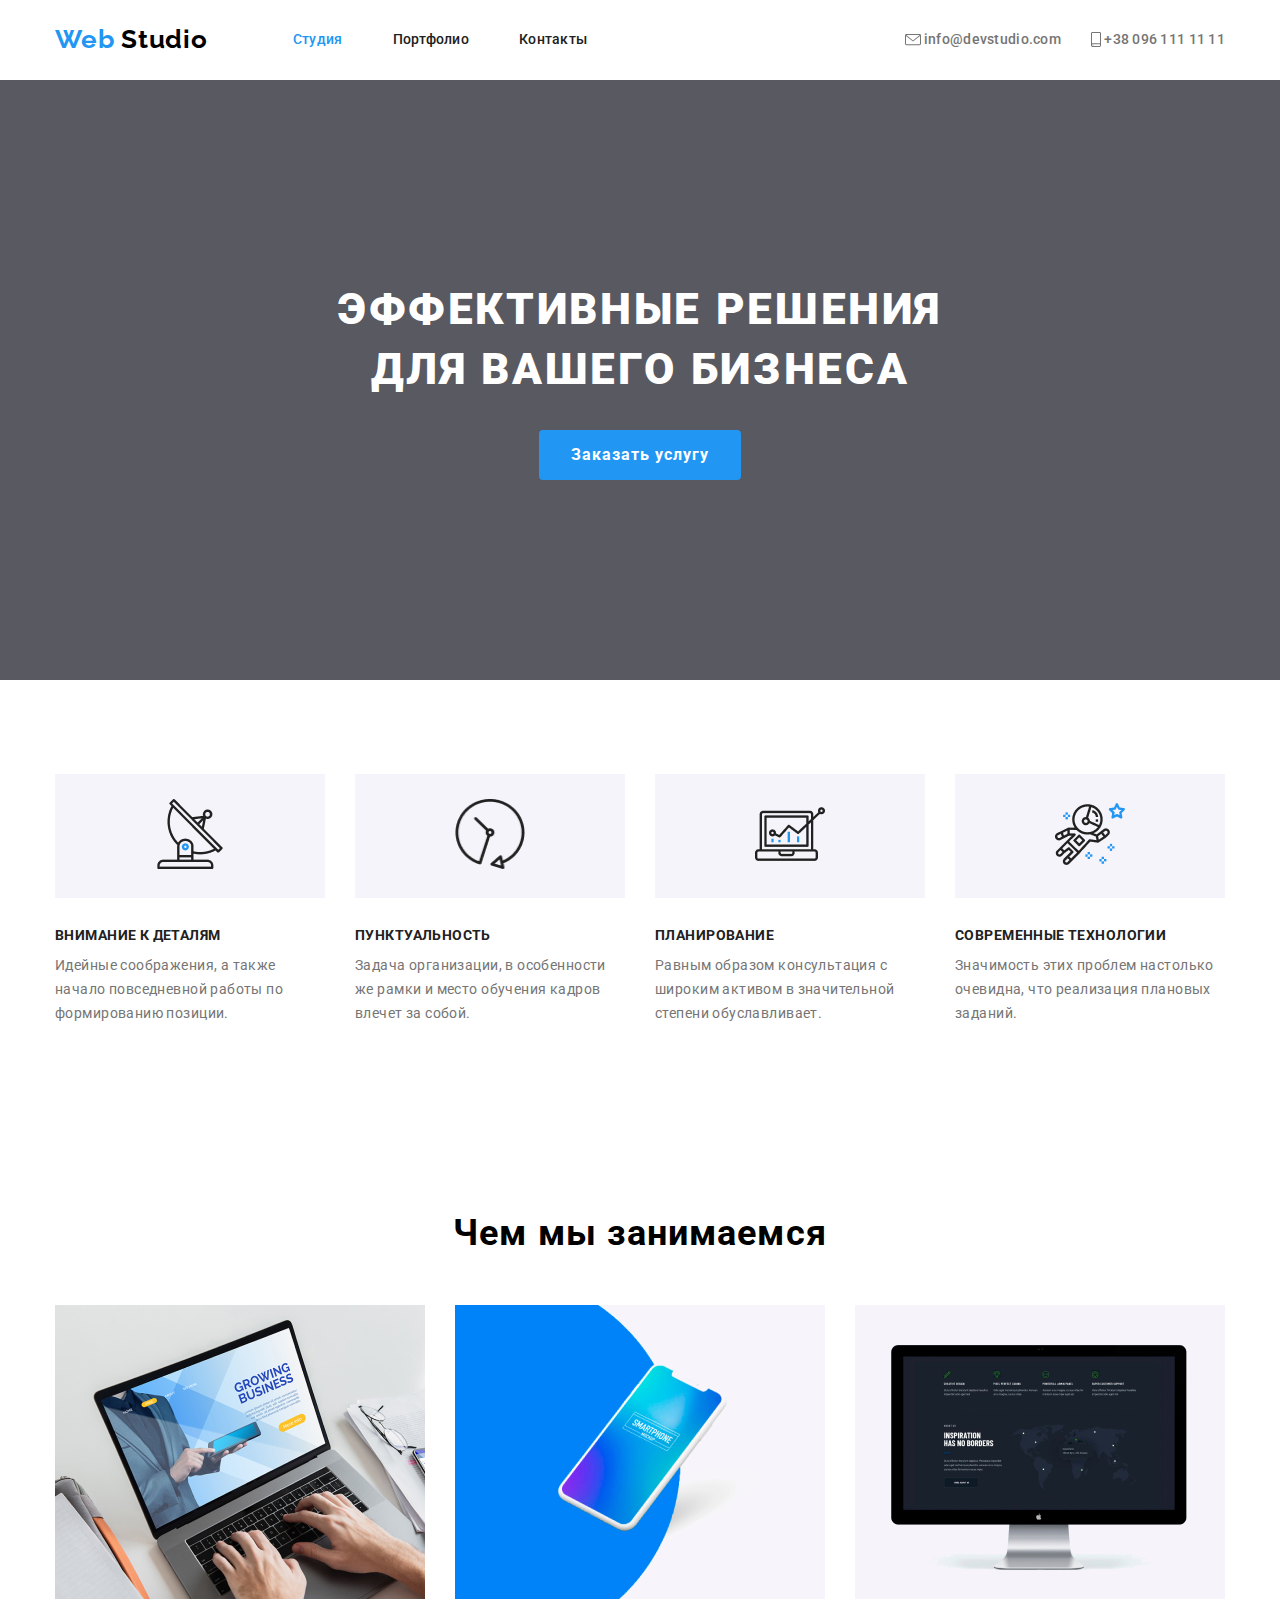
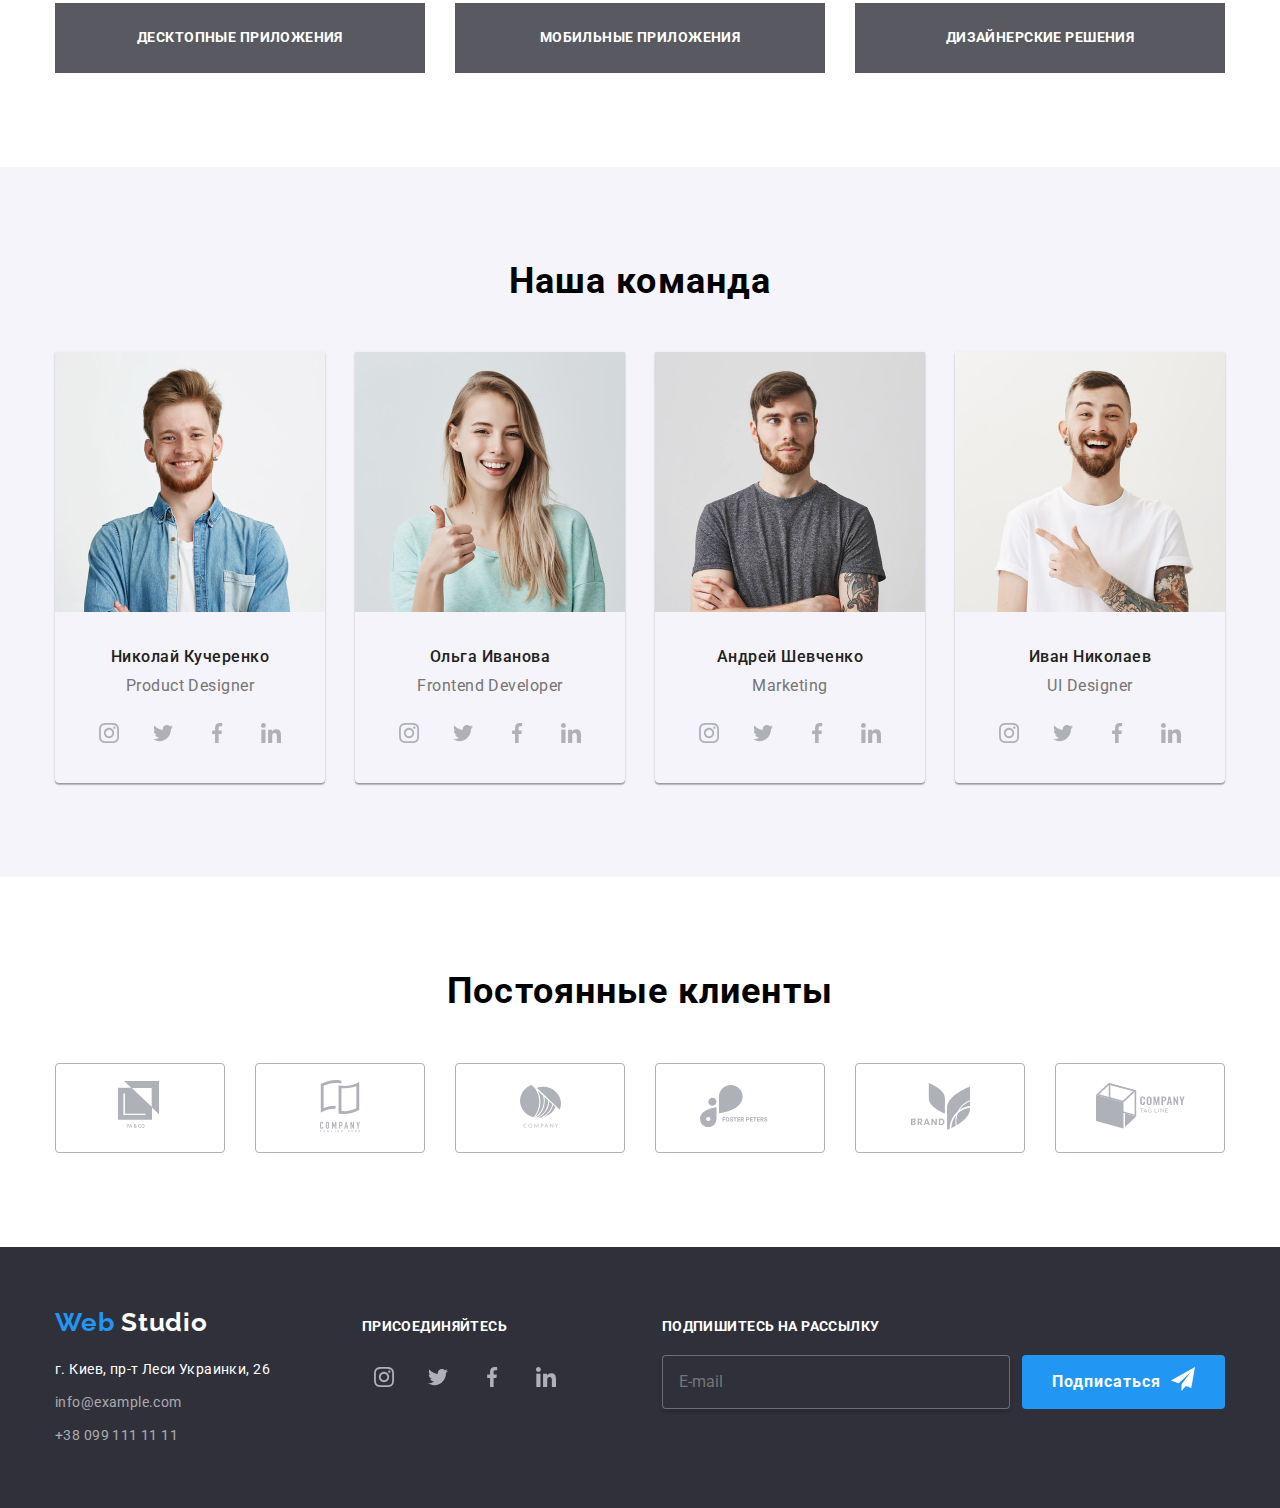
==== commit 02b15609: "fixed styles footer" ====
--- a/index.html
+++ b/index.html
@@ -5,7 +5,7 @@
     <meta name="viewport" content="width=device-width, initial-scale=1.0" />
     <title>Веб-студия</title>
     <link
-      href="https://fonts.googleapis.com/css2?family=Raleway:wght@700&family=Roboto:wght@400;700;900&display=swap"
+      href="https://fonts.googleapis.com/css2?family=Raleway:wght@700&family=Roboto:wght@400;500;700;900&display=swap"
       rel="stylesheet"
     />
     <link
@@ -517,7 +517,8 @@
                 placeholder="E-mail"
               />
               <button class="btn">
-                Подписаться
+                <span class="text">Подписаться</span>
+
                 <img
                   class="send-icon"
                   src="./images/buttons/icon-send.png"
--- a/css/styles.css
+++ b/css/styles.css
@@ -16,11 +16,13 @@
   /* Portfolio page*/
   --btn-bg: #f5f4fa;
   --item-desc-bg: rgba(33, 150, 243, 0.9);
+  --border-container: #eeeeee;
 
   /* fonts */
   --font-logo: 'Raleway', sans-serif;
-  --font-main: -apple-system, BlinkMacSystemFont, avenir next, avenir,
-    helvetica neue, helvetica, Ubuntu, roboto, noto, segoe ui, arial, sans-serif;
+  --font-main: 'Roboto', sans-serif;
+  /* --font-main: -apple-system, BlinkMacSystemFont, avenir next, avenir,
+    helvetica neue, helvetica, Ubuntu, Roboto, noto, segoe ui, arial, sans-serif; */
 }
 
 html {
@@ -141,12 +143,12 @@
 
 .link,
 .contacts {
-  color: var(--primary-text-color);
-
   font-weight: 500;
   font-size: 14px;
   line-height: 1.14;
   letter-spacing: 0.02em;
+
+  color: var(--primary-text-color);
 }
 
 .nav .link:hover,
@@ -249,13 +251,13 @@
 .feature .title {
   margin-bottom: 10px;
 
-  color: var(--primary-text-color);
-
   font-weight: 700;
   font-size: 14px;
   line-height: 1.14;
   letter-spacing: 0.03em;
   text-transform: uppercase;
+
+  color: var(--primary-text-color);
 }
 
 .feature .desc {
@@ -274,10 +276,6 @@
 .what-we-do .caption {
   padding: 27px;
 }
-/* FIXME */
-/* img {
-  display: block;
-} */
 
 .what-we-do .caption {
   color: #ffffff;
@@ -396,25 +394,28 @@
 /* ANCHOR Футер */
 .page-footer .container {
   width: 1200px;
-  height: 252px;
   margin-left: auto;
   margin-right: auto;
-  padding: 60px 15px;
-
-  display: flex;
-  /* justify-content: space-between; */
+  padding-right: 15px;
+  padding-left: 15px;
+  display: flex;
 }
 
 .page-footer .address-container {
+  margin-top: 60px;
   margin-right: 69px;
+  margin-bottom: 60px;
 }
 
 .page-footer .connect-container {
-  /* margin-top: 72px; */
+  margin-top: 72px;
   margin-right: 94px;
+  margin-bottom: 100px;
 }
 
 .page-footer .describe-container {
+  margin-top: 72px;
+  margin-bottom: 94px;
   flex-grow: 1;
 }
 
@@ -443,6 +444,10 @@
   align-content: center;
 }
 
+.page-footer .btn > .text {
+  margin-right: 10px;
+}
+
 .page-footer .form {
   display: flex;
 }
@@ -499,7 +504,38 @@
 }
 
 /* ANCHOR Portfolio page */
+.portfolio {
+  margin: 94px 0px;
+  display: flex;
+  flex-direction: column;
+  align-items: center;
+}
+
+.filter-nav {
+  margin-bottom: 34px;
+  padding-bottom: 16px;
+  display: flex;
+  justify-content: center;
+}
+
+.filter-nav .item.item:not(:last-child) {
+  margin-right: 8px;
+}
+
 .filter-btn {
+  display: inline-block;
+  padding: 6px 22px;
+  border: 1px solid transparent;
+  border-radius: 4px;
+
+  font-weight: 500;
+  font-size: 16px;
+  line-height: 1.62;
+
+  text-align: center;
+  letter-spacing: 0.03em;
+
+  color: var(--primary-text-color);
   background-color: var(--btn-bg);
 }
 
@@ -510,7 +546,42 @@
   background-color: var(--accent-color);
 }
 
-.list-all .desc {
+.all-container {
+  width: 1200px;
+  padding-left: 15px;
+  padding-right: 15px;
+}
+
+.portfolio .list-all {
+  display: flex;
+  flex-wrap: wrap;
+}
+
+.portfolio .list-all .item {
+  outline: 1px solid var(--border-container);
+}
+
+/* .list-all .item:not(nth-child(3n + 3)) {
+  outline: 2px solid tomato;
+} */
+.list-all .item:nth-child(3n + 1),
+.list-all .item:nth-child(3n + 2) {
+  margin-right: 30px;
+}
+
+.list-all .item:nth-last-child(n + 4) {
+  margin-bottom: 30px;
+}
+
+.description-container {
+  padding: 20px 24px;
+}
+
+.project-name {
+  margin-bottom: 4px;
+}
+
+.list-all .details {
   color: var(--btn-text-color);
   background-color: var(--item-desc-bg);
 }
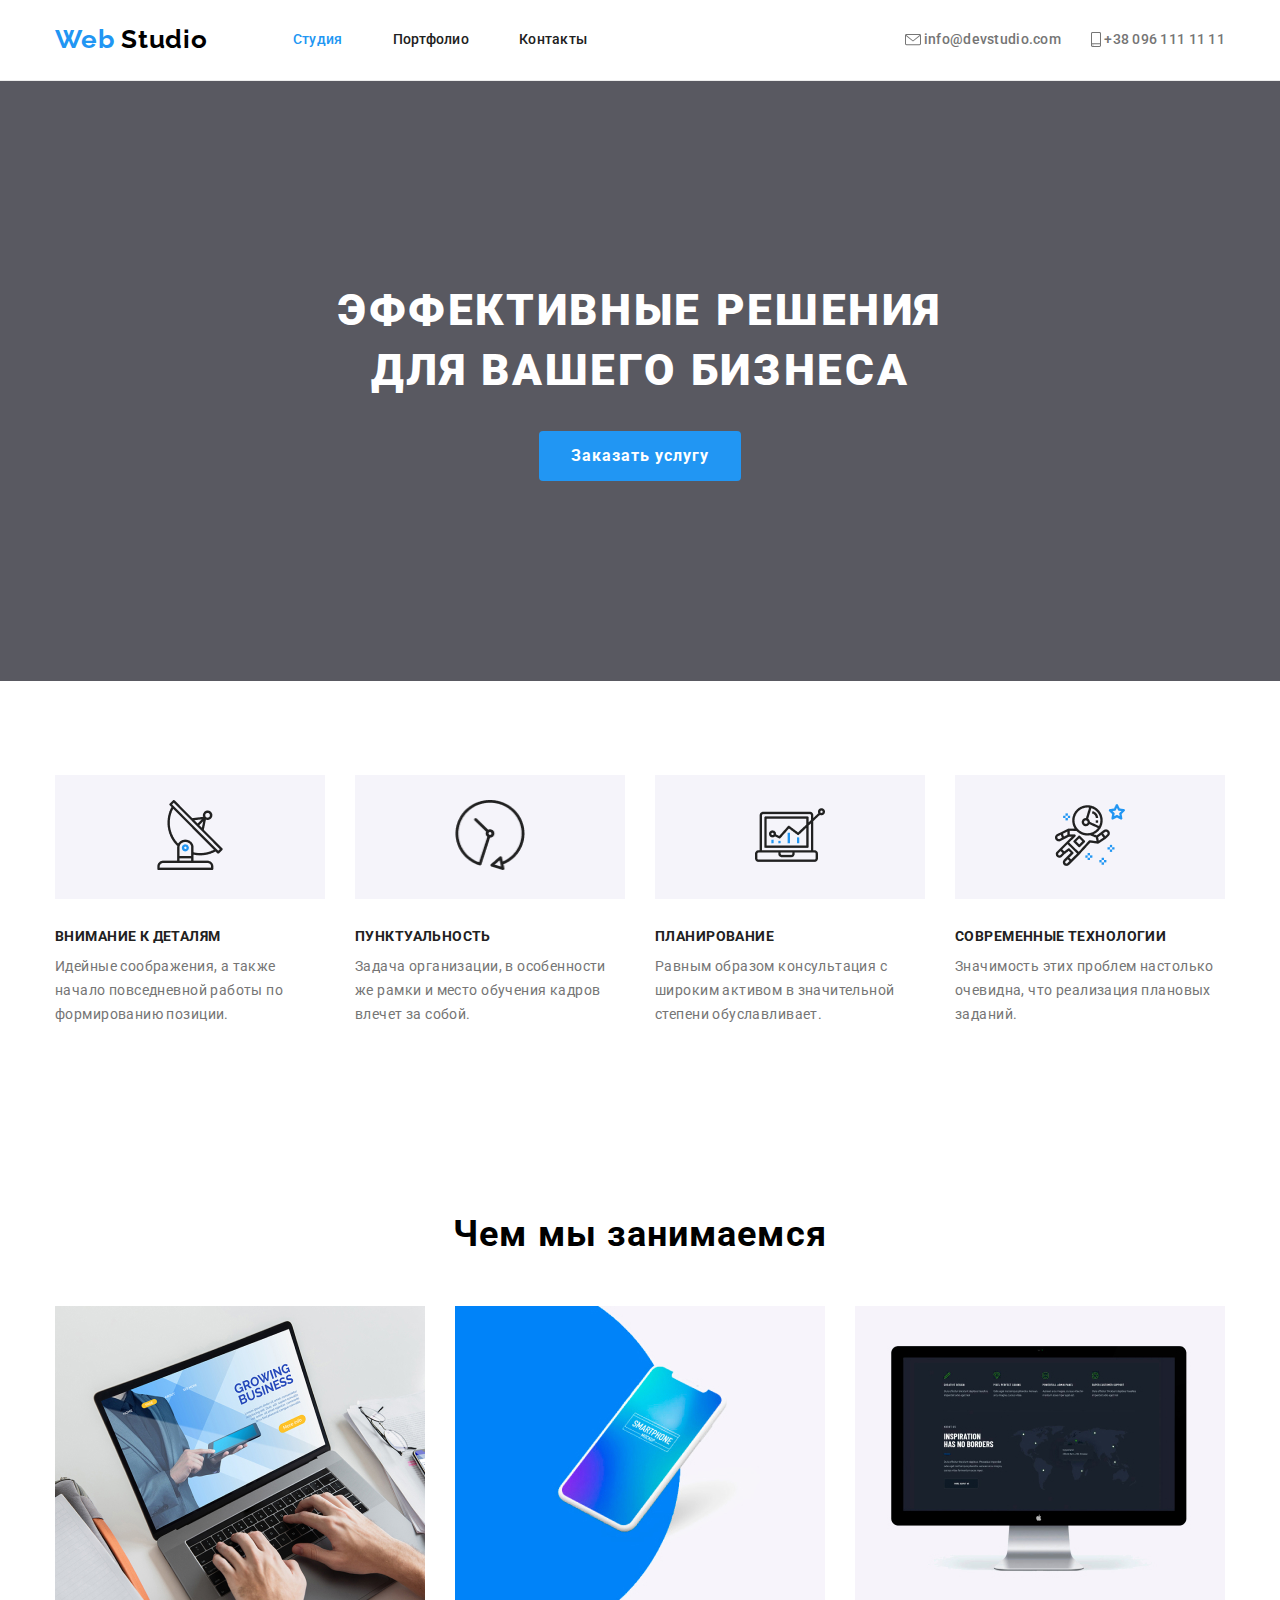
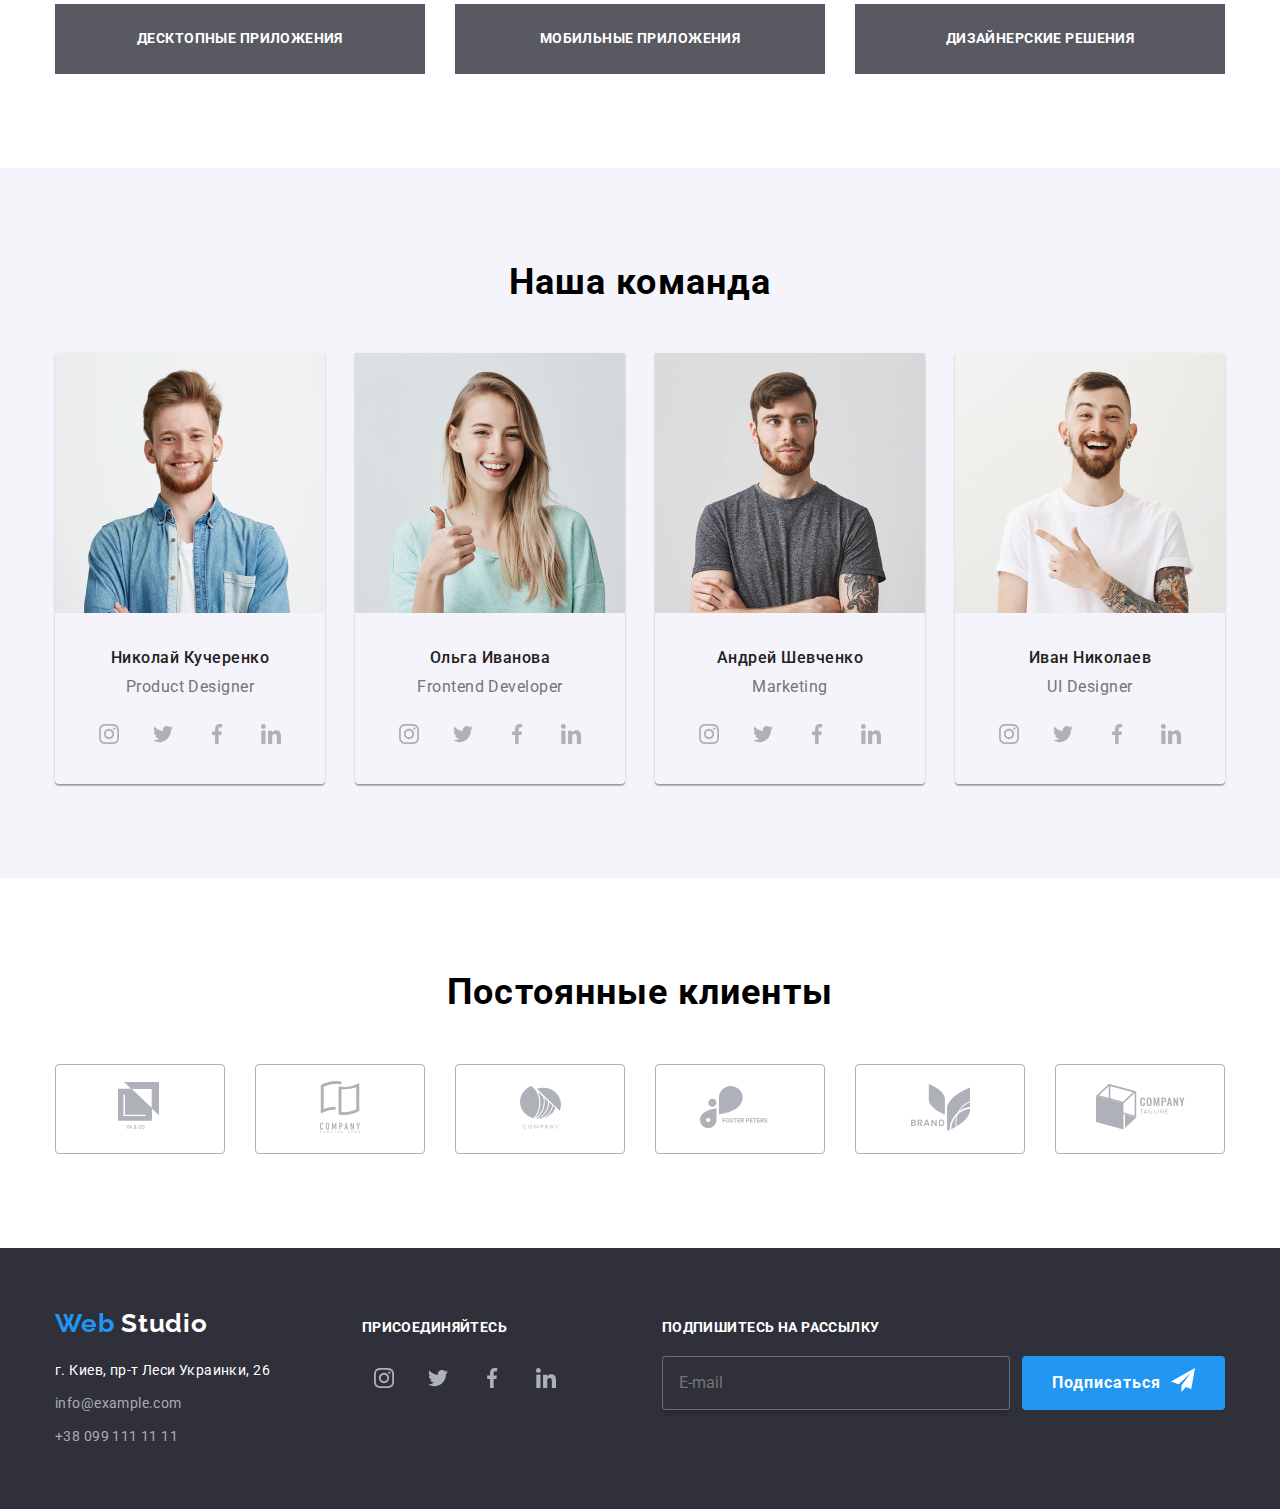
==== commit 59f1dc6a: "added class section" ====
--- a/index.html
+++ b/index.html
@@ -151,7 +151,7 @@
       </section>
 
       <!-- ANCHOR Чем мы занимаемся -->
-      <section class="what-we-do">
+      <section class="what-we-do section">
         <h2 class="title">Чем мы занимаемся</h2>
         <ul class="list">
           <li class="item">
@@ -182,7 +182,7 @@
       </section>
 
       <!-- ANCHOR Наша команда -->
-      <section class="our-team">
+      <section class="our-team section">
         <div class="container">
           <h2 class="title">Наша команда</h2>
           <ul class="list">
@@ -387,7 +387,7 @@
       </section>
 
       <!-- ANCHOR Постоянные клиенты -->
-      <section class="customers">
+      <section class="customers section">
         <h2 class="title">Постоянные клиенты</h2>
         <ul class="list">
           <li class="logo-icon">
--- a/css/styles.css
+++ b/css/styles.css
@@ -54,6 +54,7 @@
 /* ANCHOR Шапка сайта */
 .page-header {
   margin-bottom: 0px;
+  border-bottom: 1px solid #ececec;
 }
 
 .page-header .container {
